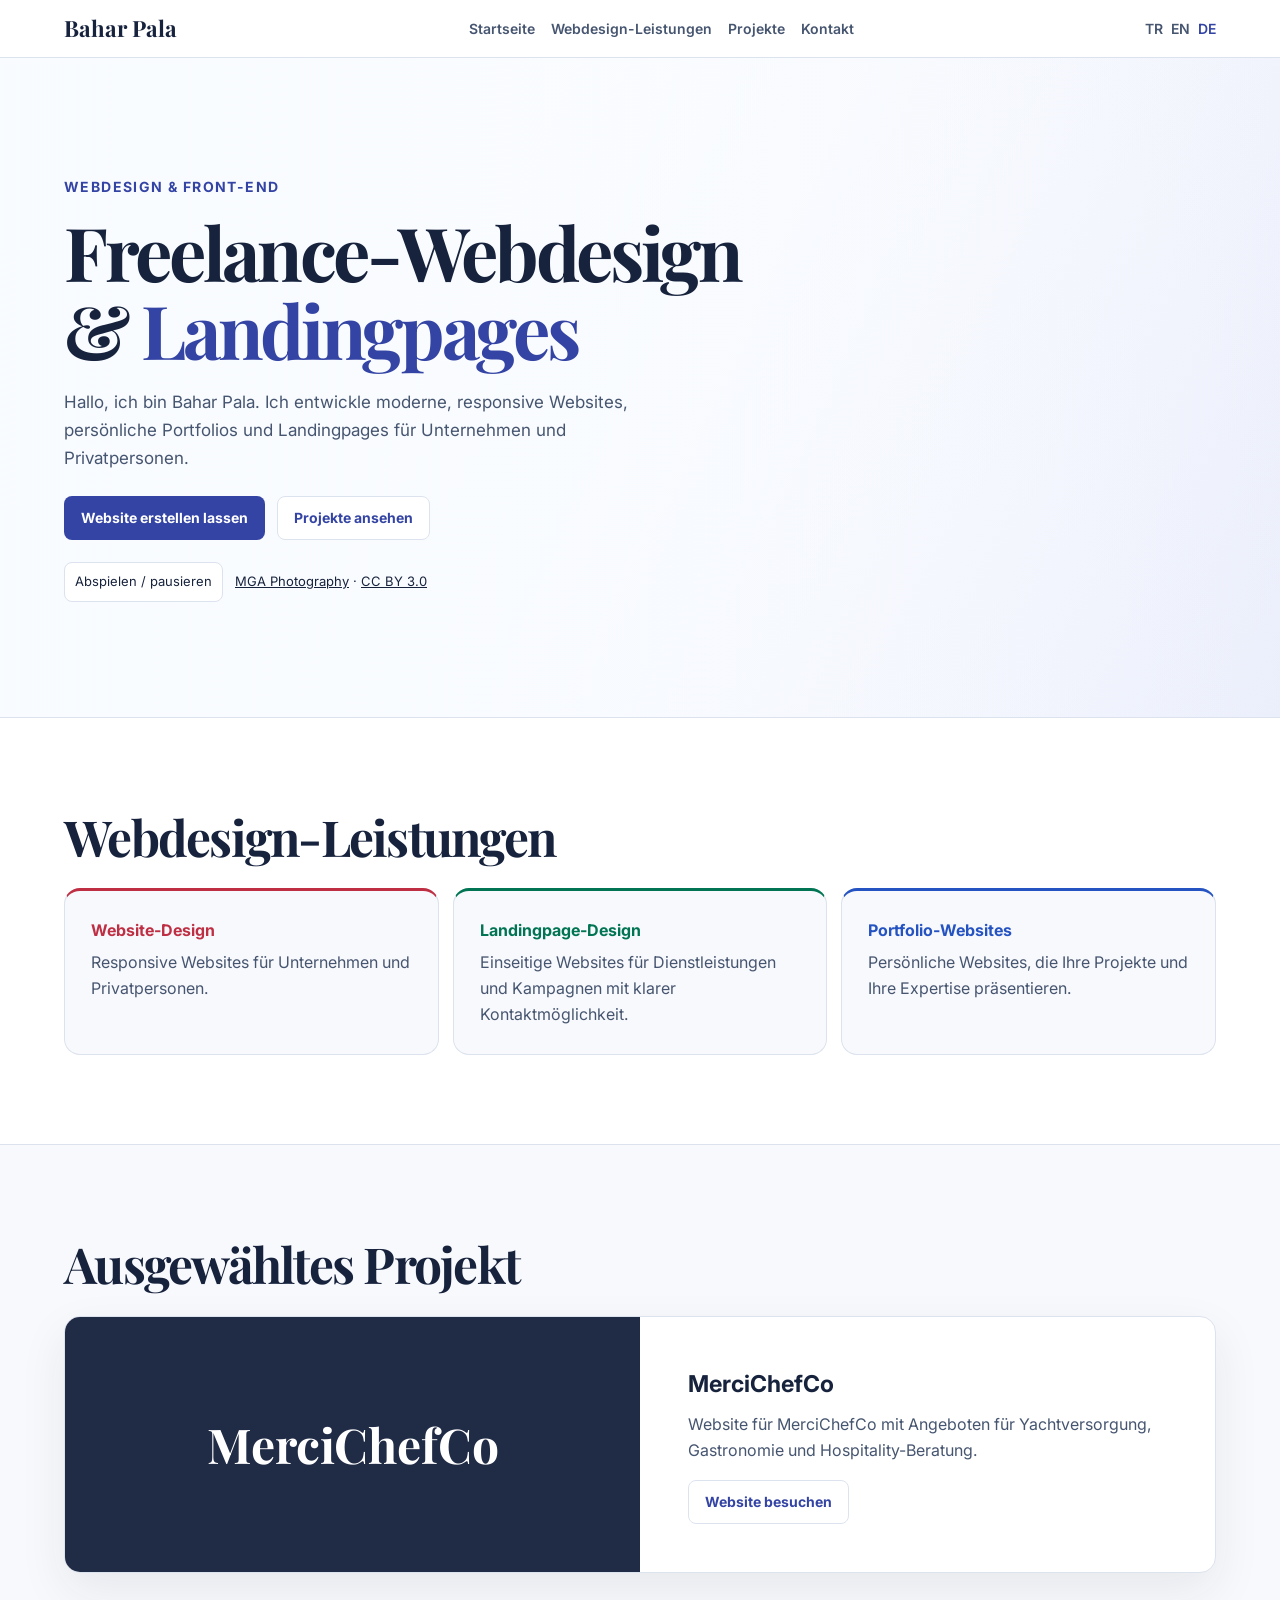
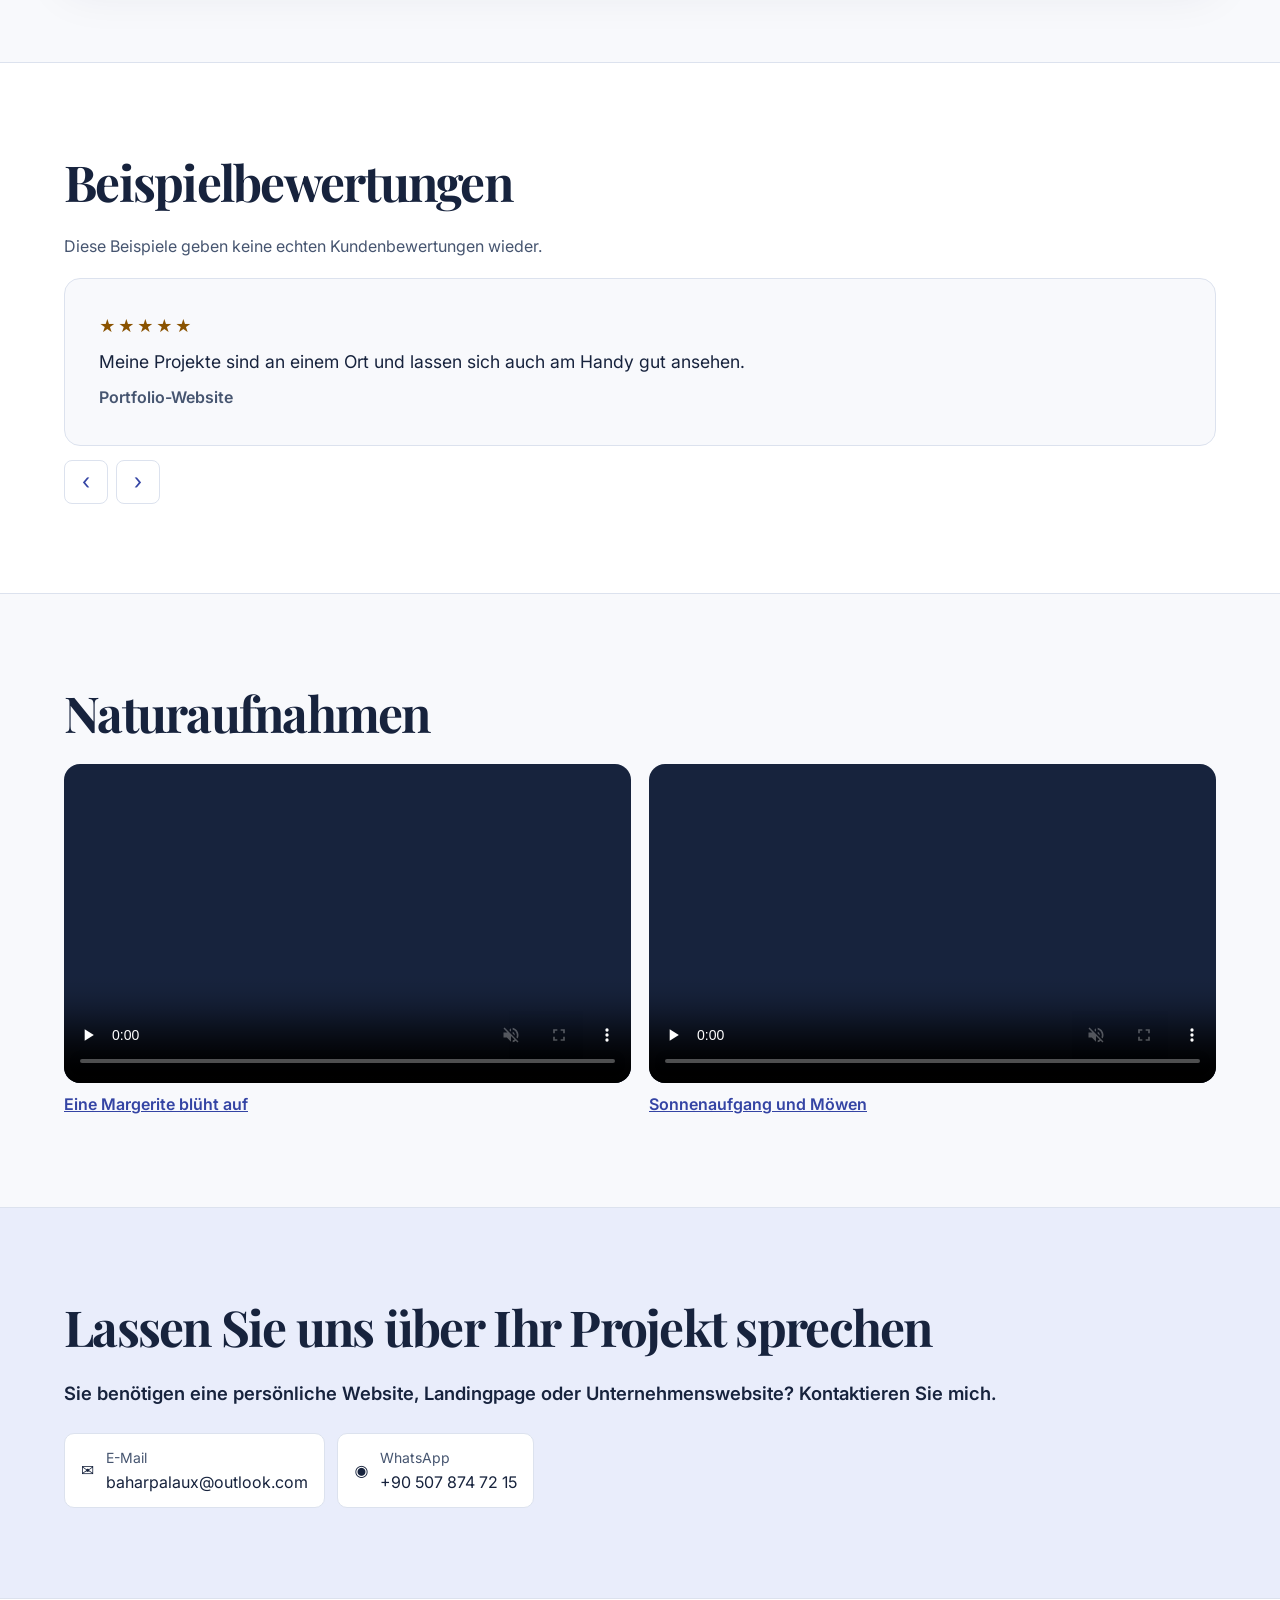
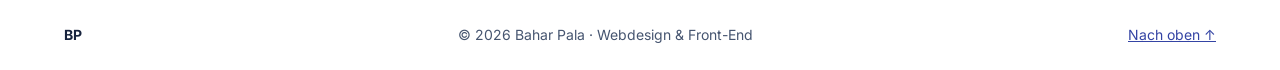
==== de/index.html @ e8b4cc26 "Use real nature footage in de/index.html" ====
<!DOCTYPE html>
<html lang="de">
<head>
  <meta charset="UTF-8">
  <meta name="viewport" content="width=device-width, initial-scale=1.0">

  <title>Freelance-Webdesign &amp; Landingpages | Bahar Pala</title>
  <meta name="description" content="Bahar Pala gestaltet responsive Websites, Online-Portfolios und Landingpages für Unternehmen und Privatpersonen. Kontaktieren Sie mich für Ihr Projekt.">
  <meta name="author" content="Bahar Pala">
  <meta name="robots" content="index, follow">
  <meta name="theme-color" content="rgb(248 249 252)">

  <link rel="canonical" href="https://baharpala.com/de/">
  <link rel="alternate" hreflang="tr" href="https://baharpala.com/">
  <link rel="alternate" hreflang="en" href="https://baharpala.com/en/">
  <link rel="alternate" hreflang="de" href="https://baharpala.com/de/">
  <link rel="alternate" hreflang="x-default" href="https://baharpala.com/">


  <link rel="icon" type="image/svg+xml" href="/favicon.svg">
  <link rel="stylesheet" href="/style.css?v=nature-video">

  <meta property="og:type" content="website">
  <meta property="og:site_name" content="Bahar Pala">
  <meta property="og:locale" content="de_DE">
  <meta property="og:title" content="Freelance-Webdesign &amp; Landingpages | Bahar Pala">
  <meta property="og:description" content="Bahar Pala gestaltet responsive Websites, Online-Portfolios und Landingpages für Unternehmen und Privatpersonen. Kontaktieren Sie mich für Ihr Projekt.">
  <meta property="og:url" content="https://baharpala.com/de/">
  <meta name="twitter:card" content="summary">
  <meta name="twitter:title" content="Freelance-Webdesign &amp; Landingpages | Bahar Pala">
  <meta name="twitter:description" content="Bahar Pala gestaltet responsive Websites, Online-Portfolios und Landingpages für Unternehmen und Privatpersonen. Kontaktieren Sie mich für Ihr Projekt.">
</head>

<body>
  <header class="header">
    <a class="logo" href="/de/" aria-label="Bahar Pala Startseite">Bahar Pala</a>

    <nav aria-label="Hauptnavigation">
      <a href="#home">Startseite</a>
      <a href="#services">Webdesign-Leistungen</a>
      <a href="#projects">Projekte</a>
      <a href="#contact">Kontakt</a>
    </nav>

    <div class="language-switch" aria-label="Sprachauswahl">
      <a href="/" lang="tr">TR</a>
      <a href="/en/" lang="en">EN</a>
      <a href="/de/" lang="de" aria-current="page">DE</a>
    </div>
  </header>

  <main>
    <section id="home" class="hero">
      <video class="sea-video" aria-hidden="true" muted loop playsinline preload="none" poster="https://thumb.wikimedia.org/wikipedia/commons/thumb/c/c7/Overhead_view_of_waves_on_the_shore.webm/960px--Overhead_view_of_waves_on_the_shore.webm.jpg">
        <source src="https://upload.wikimedia.org/wikipedia/commons/transcoded/c/c7/Overhead_view_of_waves_on_the_shore.webm/Overhead_view_of_waves_on_the_shore.webm.480p.vp9.webm" type="video/webm">
        <source src="https://upload.wikimedia.org/wikipedia/commons/transcoded/c/c7/Overhead_view_of_waves_on_the_shore.webm/Overhead_view_of_waves_on_the_shore.webm.360p.mpeg4.mov" type="video/mp4">
      </video>
      <div class="hero-content">
        <span class="eyebrow">WEBDESIGN & FRONT-END</span>
        <h1>Freelance-Webdesign &amp; <span>Landingpages</span></h1>
        <p>
          Hallo, ich bin Bahar Pala. Ich entwickle moderne, responsive
          Websites, persönliche Portfolios und Landingpages für
          Unternehmen und Privatpersonen.
        </p>

        <div class="hero-actions">
          <a class="btn primary"
             href="https://wa.me/905078747215?text=Hallo%20Bahar%2C%20ich%20interessiere%20mich%20f%C3%BCr%20deine%20Webdesign-Dienstleistungen."
             target="_blank" rel="noopener noreferrer">
            Website erstellen lassen
          </a>
          <a class="btn secondary" href="#projects">Projekte ansehen</a>
        </div>
      </div>

      <div class="sea-controls">
        <button type="button" data-sea-toggle aria-label="Meeresvideo abspielen oder pausieren">Abspielen / pausieren</button>
        <span><a href="https://commons.wikimedia.org/wiki/File:Overhead_view_of_waves_on_the_shore.webm">MGA Photography</a> · <a href="https://creativecommons.org/licenses/by/3.0/">CC BY 3.0</a></span>
      </div>
    </section>

    <section id="services" class="section services-section" aria-labelledby="services-title">
      <div class="section-title"><h2 id="services-title">Webdesign-Leistungen</h2></div>
      <div class="skills">
        <div class="skill"><b>Website-Design</b><span>Responsive Websites für Unternehmen und Privatpersonen.</span></div>
        <div class="skill"><b>Landingpage-Design</b><span>Einseitige Websites für Dienstleistungen und Kampagnen mit klarer Kontaktmöglichkeit.</span></div>
        <div class="skill"><b>Portfolio-Websites</b><span>Persönliche Websites, die Ihre Projekte und Ihre Expertise präsentieren.</span></div>
      </div>
    </section>

    <section id="projects" class="section projects">
      <div class="section-title"><h2>Ausgewähltes Projekt</h2></div>
      <div class="project-grid">
        <article class="project">
          <div class="project-image merci" aria-hidden="true">MerciChefCo</div>
          <div class="project-info">
            <h3>MerciChefCo</h3>
            <p>Website für MerciChefCo mit Angeboten für Yachtversorgung, Gastronomie und Hospitality-Beratung.</p>
            <a class="btn secondary" href="https://mercichefco.com/" target="_blank" rel="noopener noreferrer">Website besuchen</a>
          </div>
        </article>
      </div>
    </section>

    <section class="section reviews" aria-labelledby="reviews-title" data-review-carousel>
      <div class="section-title"><h2 id="reviews-title">Beispielbewertungen</h2></div>
      <p class="reviews-note">Diese Beispiele geben keine echten Kundenbewertungen wieder.</p>
      <ul class="review-list">
        <li class="review-card">
          <span class="review-stars" role="img" aria-label="5 von 5 Sternen">★★★★★</span>
          <blockquote>Meine Projekte sind an einem Ort und lassen sich auch am Handy gut ansehen.</blockquote>
          <p>Portfolio-Website</p>
        </li>
        <li class="review-card">
          <span class="review-stars" role="img" aria-label="5 von 5 Sternen">★★★★★</span>
          <blockquote>Die Seite erklärt unser Angebot klar und macht die Kontaktaufnahme einfach.</blockquote>
          <p>Landingpage</p>
        </li>
        <li class="review-card">
          <span class="review-stars" role="img" aria-label="5 von 5 Sternen">★★★★★</span>
          <blockquote>Auf der neuen Website sind unsere Leistungen und Kontaktdaten übersichtlich dargestellt.</blockquote>
          <p>Unternehmenswebsite</p>
        </li>
      </ul>
      <div class="review-controls" hidden>
        <button type="button" data-review-step="-1" aria-label="Vorherige Bewertung">‹</button>
        <button type="button" data-review-step="1" aria-label="Nächste Bewertung">›</button>
      </div>
    </section>

    <section class="section nature" aria-labelledby="nature-title">
      <div class="section-title"><h2 id="nature-title">Naturaufnahmen</h2></div>
      <div class="nature-grid">
        <figure>
          <video controls playsinline muted preload="none" poster="https://cdn.pixabay.com/video/2021/04/18/71455-538476140_tiny.jpg" aria-label="Eine Margerite blüht auf">
            <source src="https://cdn.pixabay.com/video/2021/04/18/71455-538476140_small.mp4" type="video/mp4">
            <source src="https://cdn.pixabay.com/video/2021/04/18/71455-538476140_large.mp4" type="video/mp4">
            <a href="https://pixabay.com/videos/bud-flower-daisy-blossom-bloom-71455/">Eine Margerite blüht auf</a>
          </video>
          <figcaption><a href="https://pixabay.com/videos/bud-flower-daisy-blossom-bloom-71455/">Eine Margerite blüht auf</a></figcaption>
        </figure>
        <figure>
          <video controls playsinline muted preload="none" poster="https://cdn.pixabay.com/video/2025/12/19/322964_tiny.jpg" aria-label="Sonnenaufgang und Möwen">
            <source src="https://cdn.pixabay.com/video/2025/12/19/322964_small.mp4" type="video/mp4">
            <source src="https://cdn.pixabay.com/video/2025/12/19/322964_large.mp4" type="video/mp4">
            <a href="https://pixabay.com/videos/sunrise-seagull-bird-silhouette-322964/">Sonnenaufgang und Möwen</a>
          </video>
          <figcaption><a href="https://pixabay.com/videos/sunrise-seagull-bird-silhouette-322964/">Sonnenaufgang und Möwen</a></figcaption>
        </figure>
      </div>
    </section>

    <section id="contact" class="section contact">
      <div class="section-title">
        <h2>Lassen Sie uns über Ihr Projekt sprechen</h2>
      </div>

      <p class="lead">Sie benötigen eine persönliche Website, Landingpage oder Unternehmenswebsite? Kontaktieren Sie mich.</p>

      <div class="contact-buttons">
        <a href="mailto:baharpalaux@outlook.com" class="contact-card email">
          ✉ <span><small>E-Mail</small>baharpalaux@outlook.com</span>
        </a>
        <a href="https://wa.me/905078747215" target="_blank" rel="noopener noreferrer" class="contact-card whatsapp">
          ◉ <span><small>WhatsApp</small>+90 507 874 72 15</span>
        </a>
      </div>
    </section>
  </main>

  <footer>
    <strong>BP</strong>
    <span>© <span id="current-year">2026</span> Bahar Pala · Webdesign & Front-End</span>
    <a href="#home">Nach oben ↑</a>
  </footer>

  <aside class="promotion" data-promotion hidden aria-label="Hinweis">
    <button class="promotion-close" type="button" data-promotion-close aria-label="Hinweis schließen">&times;</button>
    <span class="promotion-label">Hinweis</span>
    <strong>MerciChefCo</strong>
    <p>Entdecken Sie Koch- und Yachtservices.</p>
    <div class="promotion-links">
      <a href="https://mercichefco.com/" target="_blank" rel="noopener noreferrer">MerciChefCo besuchen</a>
      <a href="#services">Webdesign-Leistungen</a>
    </div>
  </aside>

  <script src="/script.js?v=nature-video" defer></script>
</body>
</html>
---- style.css ----
@import url('https://fonts.googleapis.com/css2?family=Inter:wght@400;500;600;700&family=Playfair+Display:wght@600;700&display=swap');

:root {
  --page: rgb(248 249 252);
  --surface: rgb(255 255 255);
  --ink: rgb(23 35 61);
  --muted: rgb(70 85 112);
  --accent: rgb(52 68 164);
  --red: rgb(190 47 68);
  --green: rgb(0 116 83);
  --blue: rgb(37 83 194);
  --accent-dark: rgb(39 53 130);
  --border: rgb(220 226 238);
  --radius: 16px;
  --shadow: 0 18px 48px rgb(23 35 61 / 8%);
  --gutter: max(5vw, calc((100% - 1160px) / 2));
}

* { box-sizing: border-box; }

html {
  scroll-behavior: smooth;
  scroll-padding-top: 9rem;
}

body {
  margin: 0;
  background: var(--page);
  color: var(--ink);
  font: 400 1rem/1.65 Inter, system-ui, sans-serif;
}

h1, h2, h3, p { margin: 0; }
a { color: var(--accent); }
img { max-width: 100%; height: auto; }
a:focus-visible, button:focus-visible, select:focus-visible {
  outline: 3px solid var(--accent);
  outline-offset: 4px;
}

.header {
  position: sticky;
  top: 0;
  z-index: 10;
  display: flex;
  align-items: center;
  justify-content: space-between;
  gap: 18px 24px;
  padding: 15px var(--gutter);
  border-bottom: 1px solid var(--border);
  background: rgb(255 255 255 / 98%);
}

.logo {
  flex-shrink: 0;
  color: var(--ink);
  font: 700 1.4rem/1.2 'Playfair Display', Georgia, serif;
  text-decoration: none;
}

.header nav, .header-actions, .language-switch {
  display: flex;
  align-items: center;
  gap: 16px;
}

.header nav {
  flex-wrap: wrap;
  justify-content: center;
}

.header nav a, .language-switch a {
  color: var(--muted);
  font-size: .875rem;
  font-weight: 600;
  text-decoration: none;
  white-space: nowrap;
}

.header nav a:hover, .language-switch a:hover { text-decoration: underline; }

.language-switch { gap: 8px; }
.language-switch a[aria-current="page"] { color: var(--accent); }
#language-select {
  border: 1px solid var(--border);
  border-radius: 8px;
  padding: 8px;
  background: var(--surface);
  color: var(--ink);
  font: inherit;
  font-size: .875rem;
  cursor: pointer;
}

.sr-only {
  position: absolute;
  width: 1px;
  height: 1px;
  overflow: hidden;
  clip-path: inset(50%);
  white-space: nowrap;
}

.hero {
  padding: clamp(68px, 9vw, 132px) var(--gutter);
  border-bottom: 1px solid var(--border);
  background: linear-gradient(115deg, rgb(255 255 255) 35%, rgb(233 237 251));
}

.eyebrow {
  color: var(--accent);
  font-size: .875rem;
  font-weight: 700;
  letter-spacing: .1em;
}

.hero h1 {
  margin: 14px 0 20px;
  max-width: 20ch;
  font: 700 clamp(2.5rem, 5.8vw, 5rem)/1.04 'Playfair Display', Georgia, serif;
  letter-spacing: -.045em;
  overflow-wrap: anywhere;
  text-wrap: balance;
}

.hero-content { max-width: 850px; }
.hero h1 span { color: var(--accent); }
.hero p { max-width: 55ch; color: var(--muted); font-size: 1.0625rem; }

.hero-actions, .contact-buttons {
  display: flex;
  flex-wrap: wrap;
  gap: 12px;
  margin-top: 24px;
}

.btn, .cv-btn {
  display: inline-flex;
  align-items: center;
  justify-content: center;
  min-height: 44px;
  padding: 9px 16px;
  border: 1px solid transparent;
  border-radius: 8px;
  font-size: .875rem;
  font-weight: 700;
  text-align: center;
  text-decoration: none;
}

.primary, .cv-btn { background: var(--accent); color: rgb(255 255 255); }
.primary:hover, .cv-btn:hover { background: var(--accent-dark); }
.secondary { border-color: var(--border); background: var(--surface); }
.secondary:hover { border-color: var(--accent); }

.section { padding: clamp(48px, 7vw, 94px) var(--gutter); }
.section + .section { border-top: 1px solid var(--border); }
.section-title { margin-bottom: 24px; }
.section-title > span { display: none; }
.section-title h2 {
  font: 700 clamp(2rem, 4vw, 3.1rem)/1.14 'Playfair Display', Georgia, serif;
  letter-spacing: -.035em;
  text-wrap: balance;
}

.lead { margin-bottom: 12px; font-size: 1.15rem; font-weight: 600; }

.skills {
  display: grid;
  grid-template-columns: repeat(3, minmax(0, 1fr));
  gap: 14px;
}
.skill {
  min-width: 0;
  padding: clamp(16px, 3vw, 26px);
  border: 1px solid var(--border);
  border-radius: var(--radius);
  background: var(--surface);
}

.skill b { display: block; margin-bottom: 5px; color: var(--ink); }
.skill span { display: block; color: var(--muted); }
.services-section { background: var(--surface); }
.services-section .skill {
  border-block-start: 3px solid var(--service-accent);
  background: var(--page);
}

.services-section .skill:nth-child(1) { --service-accent: var(--red); }
.services-section .skill:nth-child(2) { --service-accent: var(--green); }
.services-section .skill:nth-child(3) { --service-accent: var(--blue); }
.services-section .skill b { color: var(--service-accent); }

.project {
  display: grid;
  grid-template-columns: minmax(0, 1fr) minmax(0, 1fr);
  overflow: hidden;
  border: 1px solid var(--border);
  border-radius: var(--radius);
  background: var(--surface);
  box-shadow: var(--shadow);
}

.project-image {
  display: grid;
  min-height: 240px;
  place-items: center;
  padding: 24px;
  background: rgb(32 43 70);
  color: rgb(255 255 255);
  font: 700 clamp(1.8rem, 4vw, 3rem)/1.1 'Playfair Display', Georgia, serif;
  text-align: center;
  overflow-wrap: anywhere;
}

.project-info { align-self: center; padding: clamp(22px, 4vw, 48px); }
.project-info h3 { color: var(--ink); font-size: 1.45rem; }
.project-info p { margin: 8px 0 16px; color: var(--muted); }

.contact { background: rgb(233 237 251); }
.contact-card {
  display: flex;
  align-items: center;
  gap: 12px;
  max-width: 100%;
  padding: 12px 16px;
  border: 1px solid var(--border);
  border-radius: 10px;
  background: var(--surface);
  color: var(--ink);
  text-decoration: none;
}

.contact-card:hover { border-color: var(--accent); }
.contact-card > span { display: grid; overflow-wrap: anywhere; }
.contact-card small { color: var(--muted); font-size: .875rem; }

footer {
  display: flex;
  flex-wrap: wrap;
  align-items: center;
  justify-content: space-between;
  gap: 12px;
  padding: 24px var(--gutter);
  border-top: 1px solid var(--border);
  background: var(--surface);
  color: var(--muted);
  font-size: .875rem;
}
footer strong { color: var(--ink); }

@media (max-width: 900px) {
  .header { flex-wrap: wrap; }
  .header nav {
    order: 1;
    flex: 1 0 100%;
    justify-content: flex-start;
    gap: 8px 16px;
  }
}

@media (max-width: 680px) {
  .header { gap: 9px 12px; }
  .header nav { gap: 4px 12px; }
  .header nav a { padding-block: 4px; }
  .project, .skills { grid-template-columns: minmax(0, 1fr); }
  .hero { padding-block: 48px; }
  .project-image { min-height: 150px; }
  .contact-buttons { flex-direction: column; align-items: flex-start; }
}

@media (max-width: 380px) {
  .header-actions .cv-btn { display: none; }
}

@media (prefers-reduced-motion: reduce) {
  html { scroll-behavior: auto; }
}

/* Tanıtım kartı ve giriş animasyonu */
.promotion {
  position: fixed;
  z-index: 20;
  inset-inline-end: max(12px, env(safe-area-inset-right));
  inset-block-end: max(12px, env(safe-area-inset-bottom));
  width: min(320px, calc(100% - 24px));
  padding: 16px 48px 16px 16px;
  border: 1px solid var(--border);
  border-radius: var(--radius);
  background: var(--surface);
  box-shadow: var(--shadow);
  font-size: .875rem;
}

.promotion p { color: var(--muted); }
.promotion strong { display: block; font-size: 1rem; }
.promotion-label { color: var(--accent); font-weight: 700; }

.promotion-links {
  display: grid;
  justify-items: start;
  gap: 3px;
  margin-top: 8px;
}

.promotion-close {
  position: absolute;
  inset-block-start: 5px;
  inset-inline-end: 5px;
  inline-size: 40px;
  block-size: 40px;
  border: 0;
  border-radius: 8px;
  background: transparent;
  color: var(--ink);
  font-size: 1.5rem;
  cursor: pointer;
}

.promotion-close:hover { background: var(--page); }

@media (prefers-reduced-motion: no-preference) {
  .hero-content { animation: rise-in .65s ease-out both; }
  .promotion:not([hidden]) { animation: rise-in .35s ease-out both; }

  @keyframes rise-in {
    from { opacity: 0; transform: translateY(14px); }
    to { opacity: 1; transform: translateY(0); }
  }
}

.reviews { background: var(--surface); }
.reviews-note { color: var(--muted); margin-bottom: 18px; }
.review-list { display: grid; gap: 12px; margin: 0; padding: 0; list-style: none; }
.review-card {
  padding: clamp(18px, 4vw, 34px);
  border: 1px solid var(--border);
  border-radius: var(--radius);
  background: var(--page);
}
.review-stars { color: rgb(138 83 0); letter-spacing: .12em; }
.review-card blockquote { margin: 8px 0; font-size: 1.1rem; }
.review-card p { color: var(--muted); font-weight: 600; }
.review-controls:not([hidden]) { display: flex; gap: 8px; margin-top: 14px; }
.review-controls button {
  min-width: 44px;
  min-height: 44px;
  border: 1px solid var(--border);
  border-radius: 8px;
  background: var(--surface);
  color: var(--accent);
  font: inherit;
  font-size: 1.4rem;
  cursor: pointer;
}

/* Real coastal footage with a contrast layer behind the hero copy. */
.hero {
  position: relative;
  isolation: isolate;
  overflow: hidden;
}

.sea-video {
  position: absolute;
  inset: 0;
  z-index: -2;
  width: 100%;
  height: 100%;
  object-fit: cover;
  object-position: center 56%;
}

.hero::after {
  content: "";
  position: absolute;
  inset: 0;
  z-index: -1;
  background: linear-gradient(90deg, rgb(248 251 255 / 94%) 0%,
    rgb(248 251 255 / 79%) 45%, rgb(248 251 255 / 12%) 100%);
  pointer-events: none;
}

.sea-controls {
  display: flex;
  align-items: center;
  flex-wrap: wrap;
  gap: 8px 12px;
  margin-top: 22px;
  font-size: .8125rem;
}

.sea-controls a { color: var(--ink); }
.sea-controls button {
  min-height: 40px;
  border: 1px solid var(--border);
  border-radius: 8px;
  padding: 6px 10px;
  background: var(--surface);
  color: var(--ink);
  font: inherit;
  cursor: pointer;
}

.nature-grid {
  display: grid;
  grid-template-columns: repeat(2, minmax(0, 1fr));
  gap: 18px;
}

.nature-grid figure { min-width: 0; margin: 0; }
.nature-grid video {
  display: block;
  width: 100%;
  aspect-ratio: 16 / 9;
  border-radius: var(--radius);
  background: var(--ink);
  object-fit: contain;
}

.nature-grid figcaption { margin-top: 8px; font-weight: 600; }

@media (max-width: 680px) {
  .hero::after { background: rgb(248 251 255 / 79%); }
  .nature-grid { grid-template-columns: 1fr; }
}
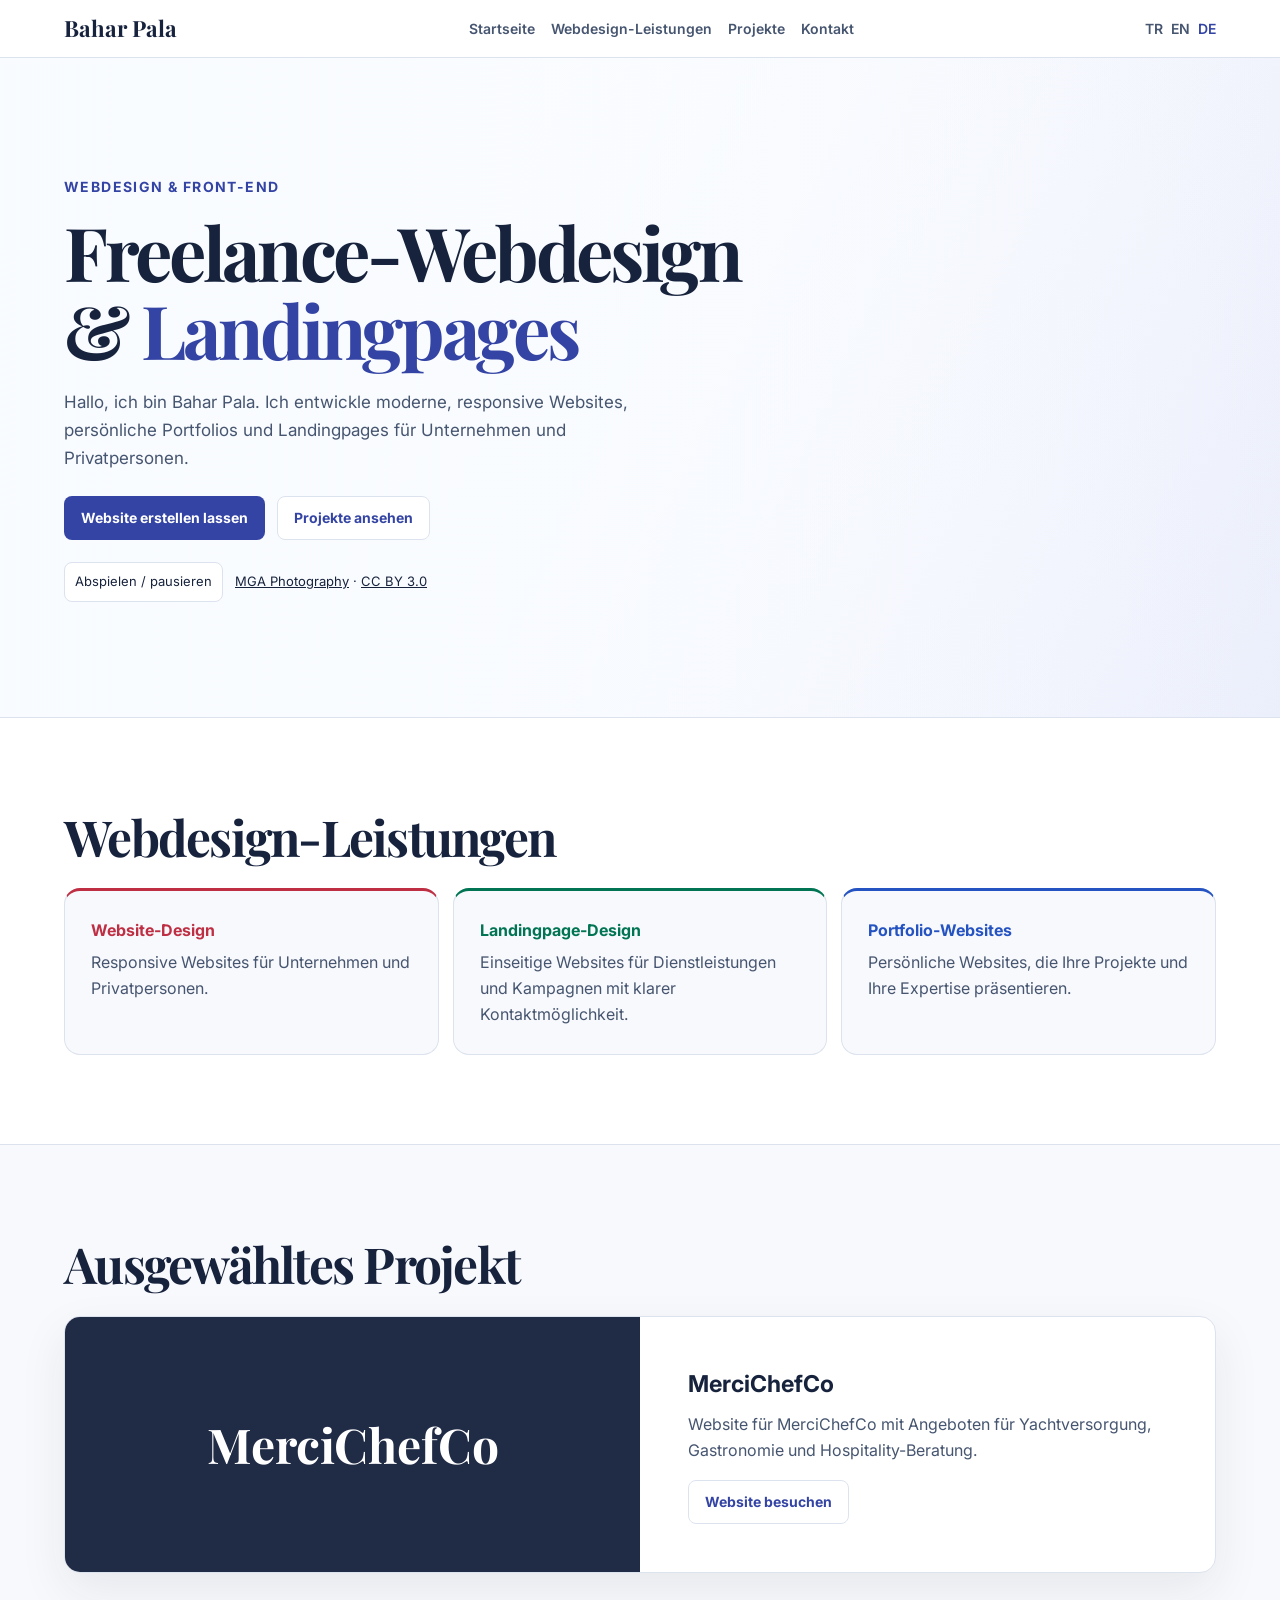
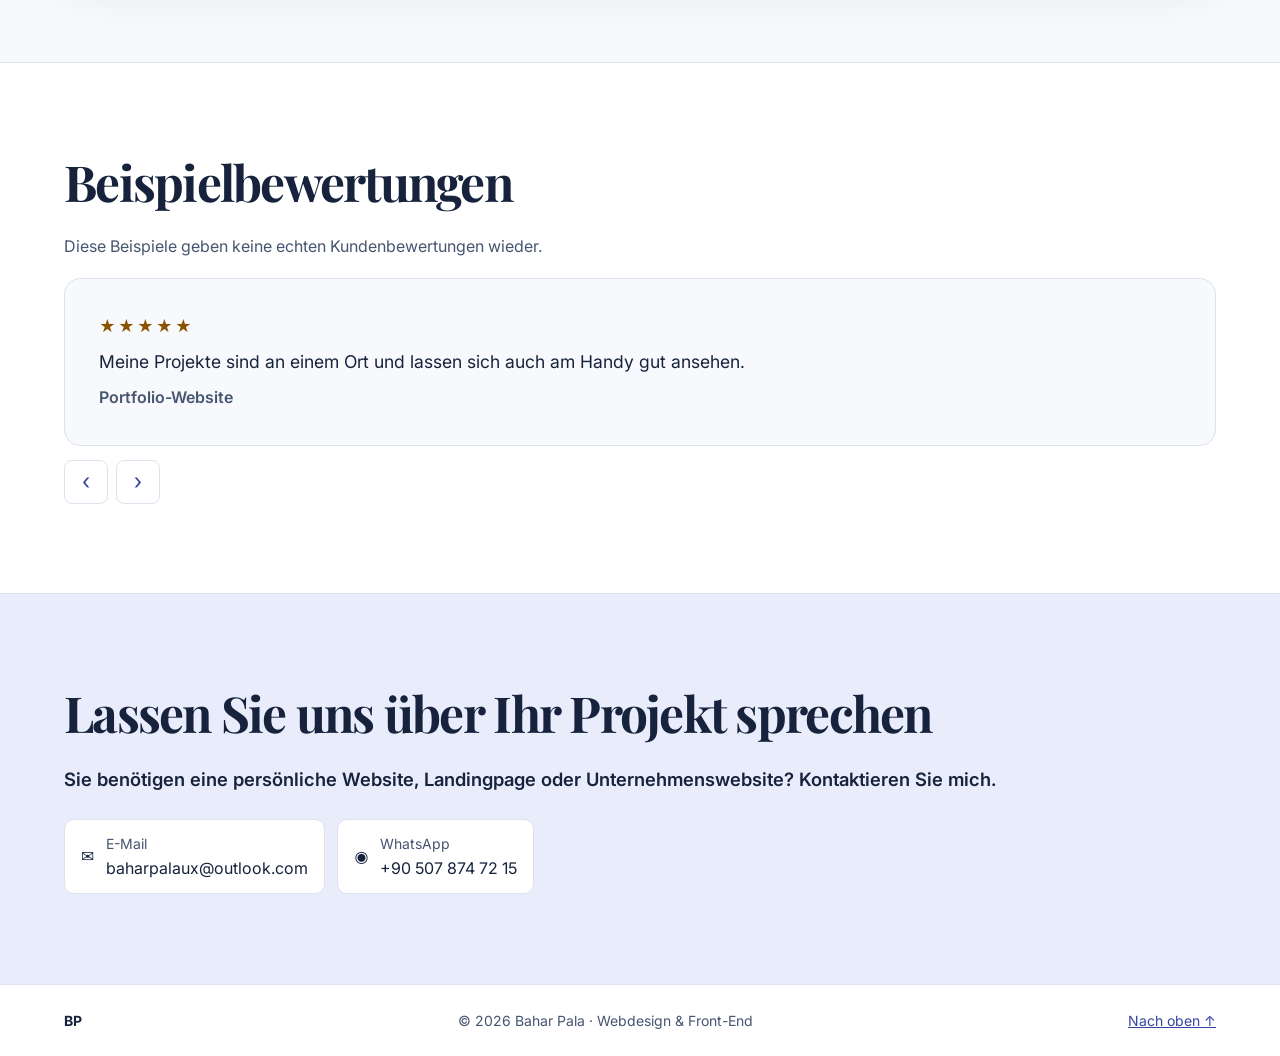
==== commit f4649a23: "Remove nature footage gallery" ====
--- a/de/index.html
+++ b/de/index.html
@@ -129,28 +129,6 @@
       </div>
     </section>
 
-    <section class="section nature" aria-labelledby="nature-title">
-      <div class="section-title"><h2 id="nature-title">Naturaufnahmen</h2></div>
-      <div class="nature-grid">
-        <figure>
-          <video controls playsinline muted preload="none" poster="https://cdn.pixabay.com/video/2021/04/18/71455-538476140_tiny.jpg" aria-label="Eine Margerite blüht auf">
-            <source src="https://cdn.pixabay.com/video/2021/04/18/71455-538476140_small.mp4" type="video/mp4">
-            <source src="https://cdn.pixabay.com/video/2021/04/18/71455-538476140_large.mp4" type="video/mp4">
-            <a href="https://pixabay.com/videos/bud-flower-daisy-blossom-bloom-71455/">Eine Margerite blüht auf</a>
-          </video>
-          <figcaption><a href="https://pixabay.com/videos/bud-flower-daisy-blossom-bloom-71455/">Eine Margerite blüht auf</a></figcaption>
-        </figure>
-        <figure>
-          <video controls playsinline muted preload="none" poster="https://cdn.pixabay.com/video/2025/12/19/322964_tiny.jpg" aria-label="Sonnenaufgang und Möwen">
-            <source src="https://cdn.pixabay.com/video/2025/12/19/322964_small.mp4" type="video/mp4">
-            <source src="https://cdn.pixabay.com/video/2025/12/19/322964_large.mp4" type="video/mp4">
-            <a href="https://pixabay.com/videos/sunrise-seagull-bird-silhouette-322964/">Sonnenaufgang und Möwen</a>
-          </video>
-          <figcaption><a href="https://pixabay.com/videos/sunrise-seagull-bird-silhouette-322964/">Sonnenaufgang und Möwen</a></figcaption>
-        </figure>
-      </div>
-    </section>
-
     <section id="contact" class="section contact">
       <div class="section-title">
         <h2>Lassen Sie uns über Ihr Projekt sprechen</h2>
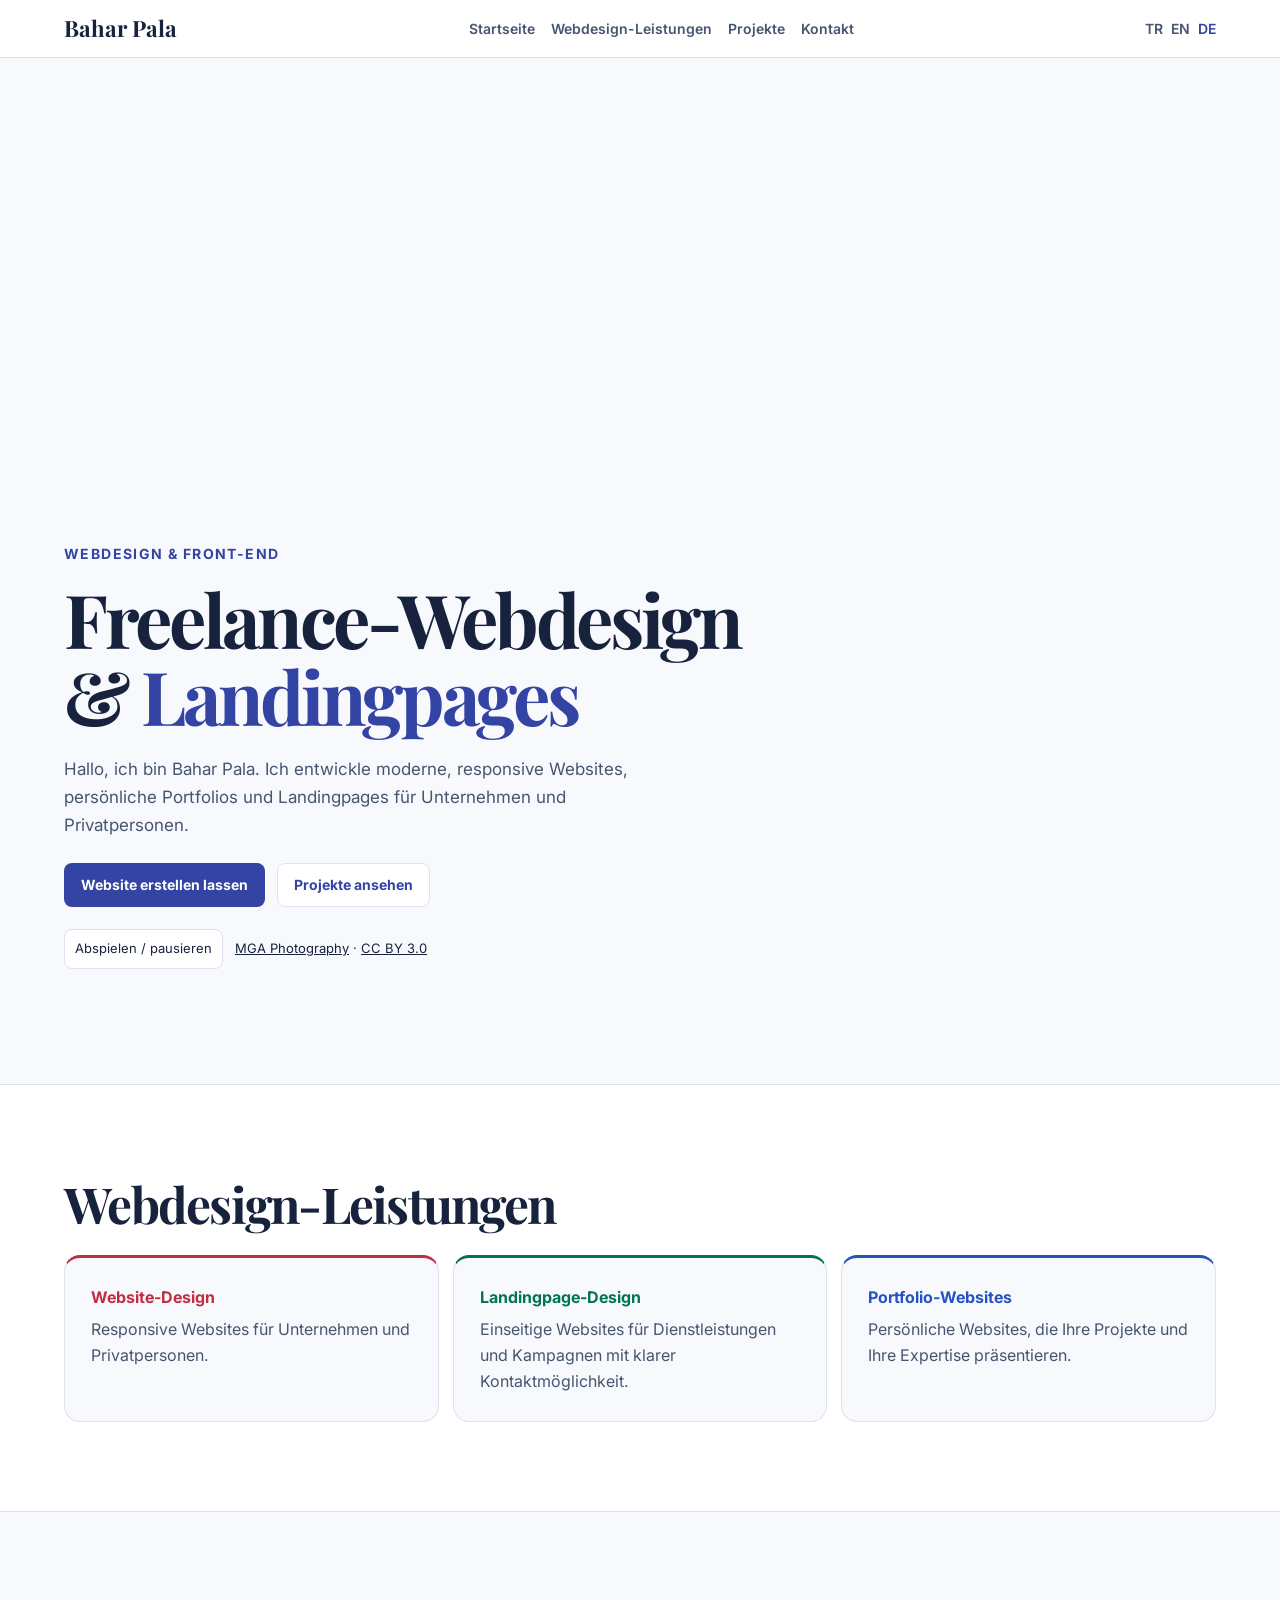
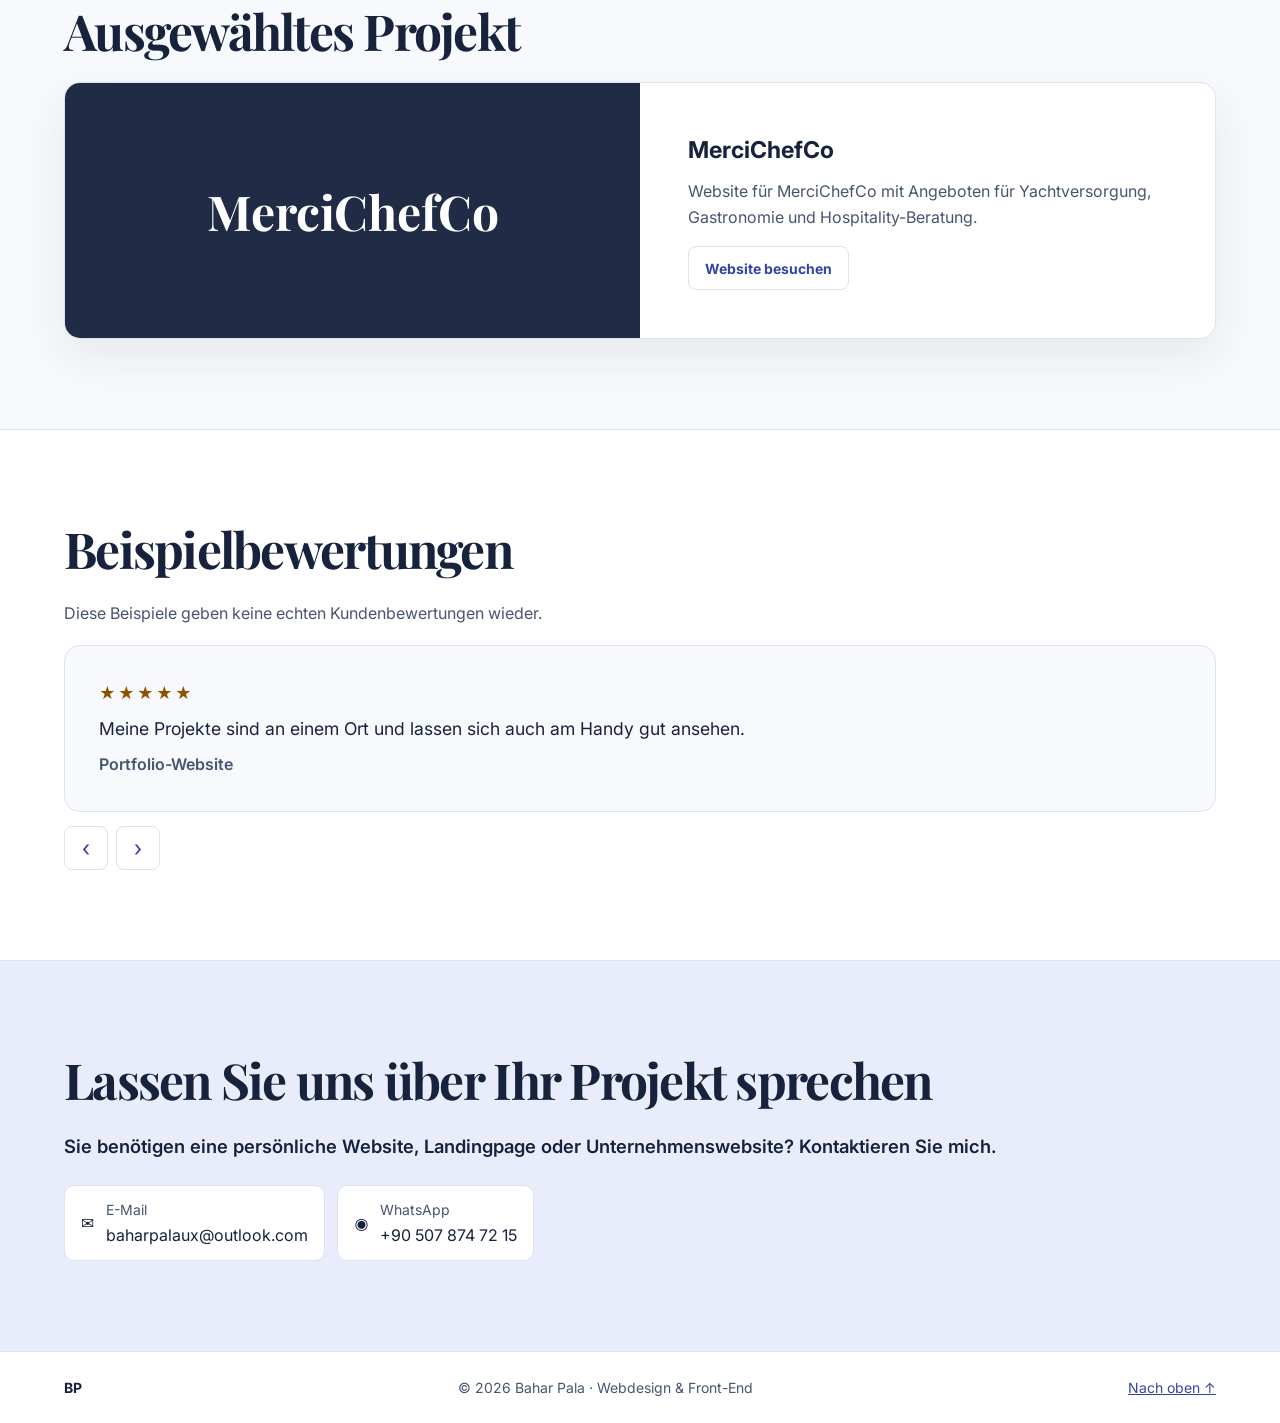
==== commit 59ae3f98: "Show opening ocean footage without overlaid text" ====
--- a/de/index.html
+++ b/de/index.html
@@ -18,7 +18,7 @@
 
 
   <link rel="icon" type="image/svg+xml" href="/favicon.svg">
-  <link rel="stylesheet" href="/style.css?v=nature-video">
+  <link rel="stylesheet" href="/style.css?v=clear-ocean">
 
   <meta property="og:type" content="website">
   <meta property="og:site_name" content="Bahar Pala">
--- a/style.css
+++ b/style.css
@@ -356,30 +356,21 @@
 
 /* Real coastal footage with a contrast layer behind the hero copy. */
 .hero {
-  position: relative;
-  isolation: isolate;
-  overflow: hidden;
+  padding-top: 0;
+  background: var(--page);
 }
 
 .sea-video {
-  position: absolute;
-  inset: 0;
-  z-index: -2;
-  width: 100%;
-  height: 100%;
+  display: block;
+  width: 100vw;
+  margin-inline-start: calc(50% - 50vw);
+  height: clamp(190px, 36vw, 450px);
+  margin-bottom: 32px;
   object-fit: cover;
   object-position: center 56%;
 }
 
-.hero::after {
-  content: "";
-  position: absolute;
-  inset: 0;
-  z-index: -1;
-  background: linear-gradient(90deg, rgb(248 251 255 / 94%) 0%,
-    rgb(248 251 255 / 79%) 45%, rgb(248 251 255 / 12%) 100%);
-  pointer-events: none;
-}
+
 
 .sea-controls {
   display: flex;
@@ -421,6 +412,5 @@
 .nature-grid figcaption { margin-top: 8px; font-weight: 600; }
 
 @media (max-width: 680px) {
-  .hero::after { background: rgb(248 251 255 / 79%); }
   .nature-grid { grid-template-columns: 1fr; }
 }
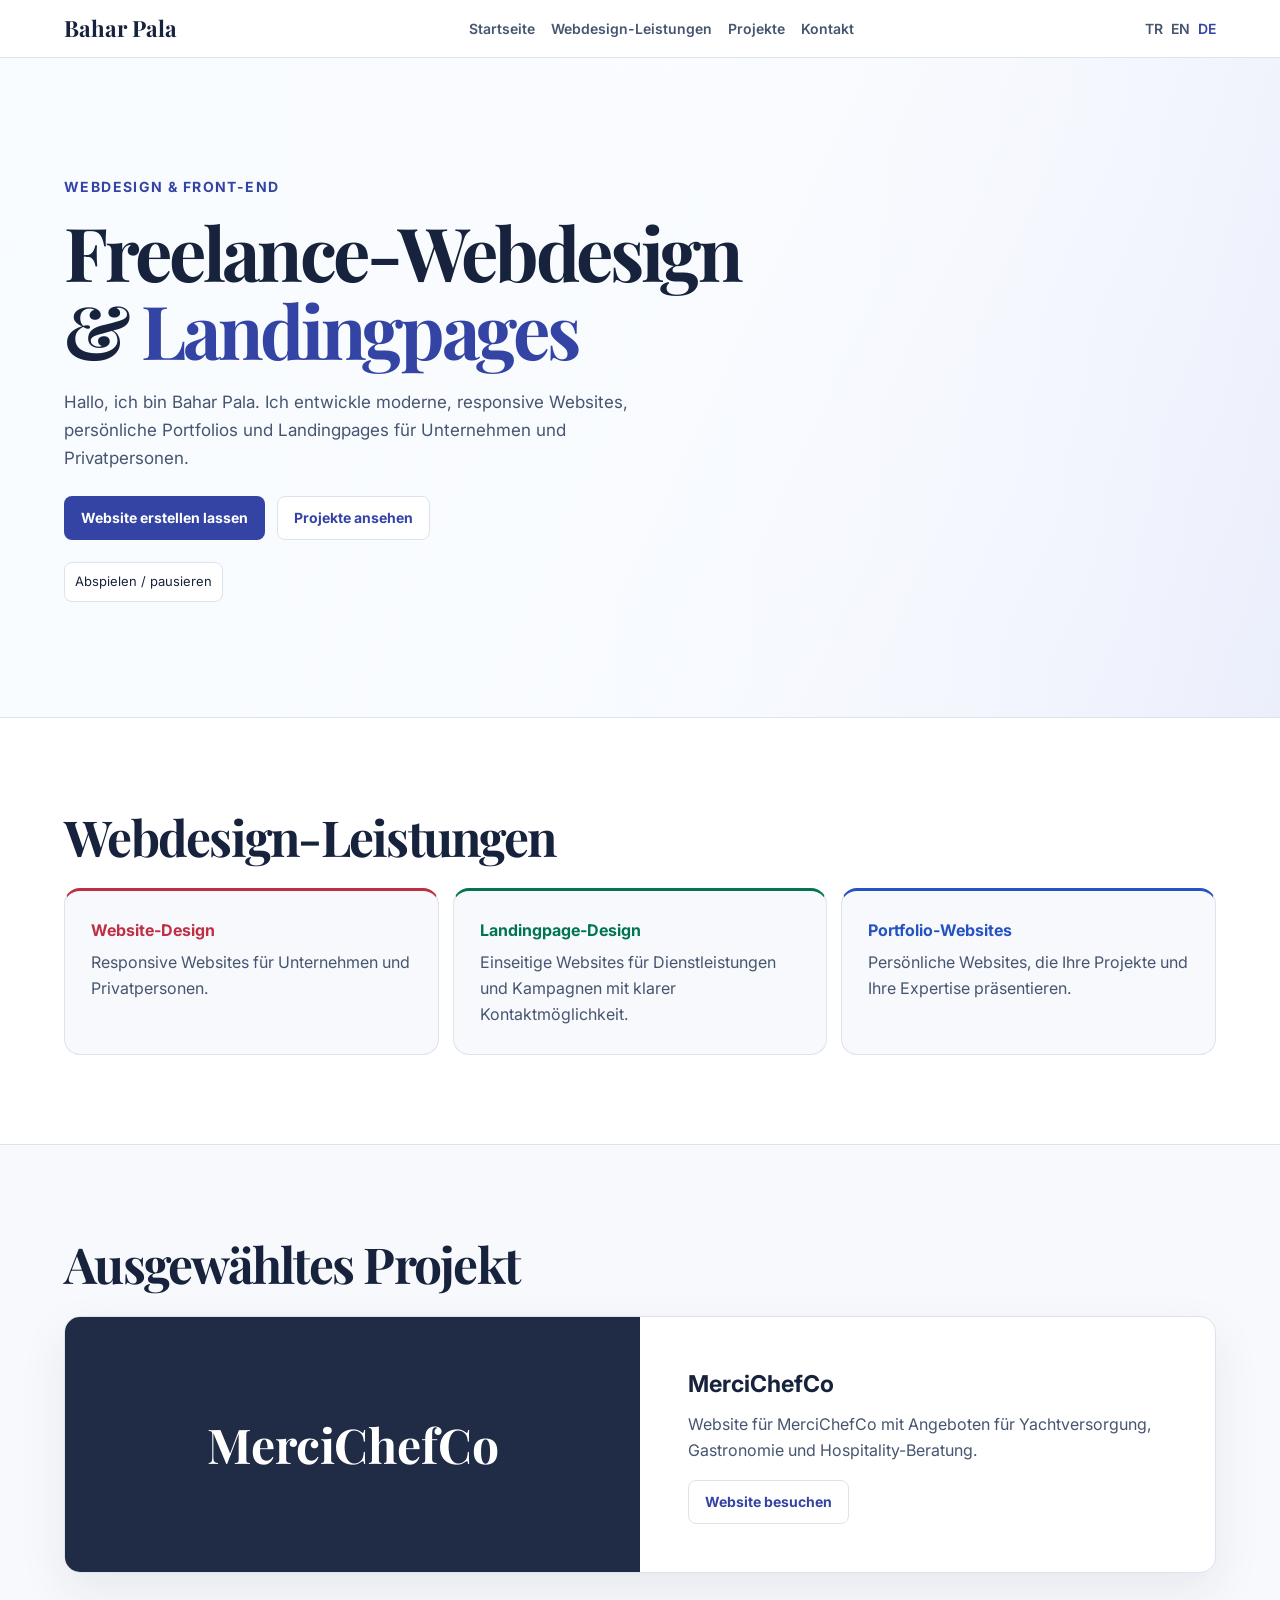
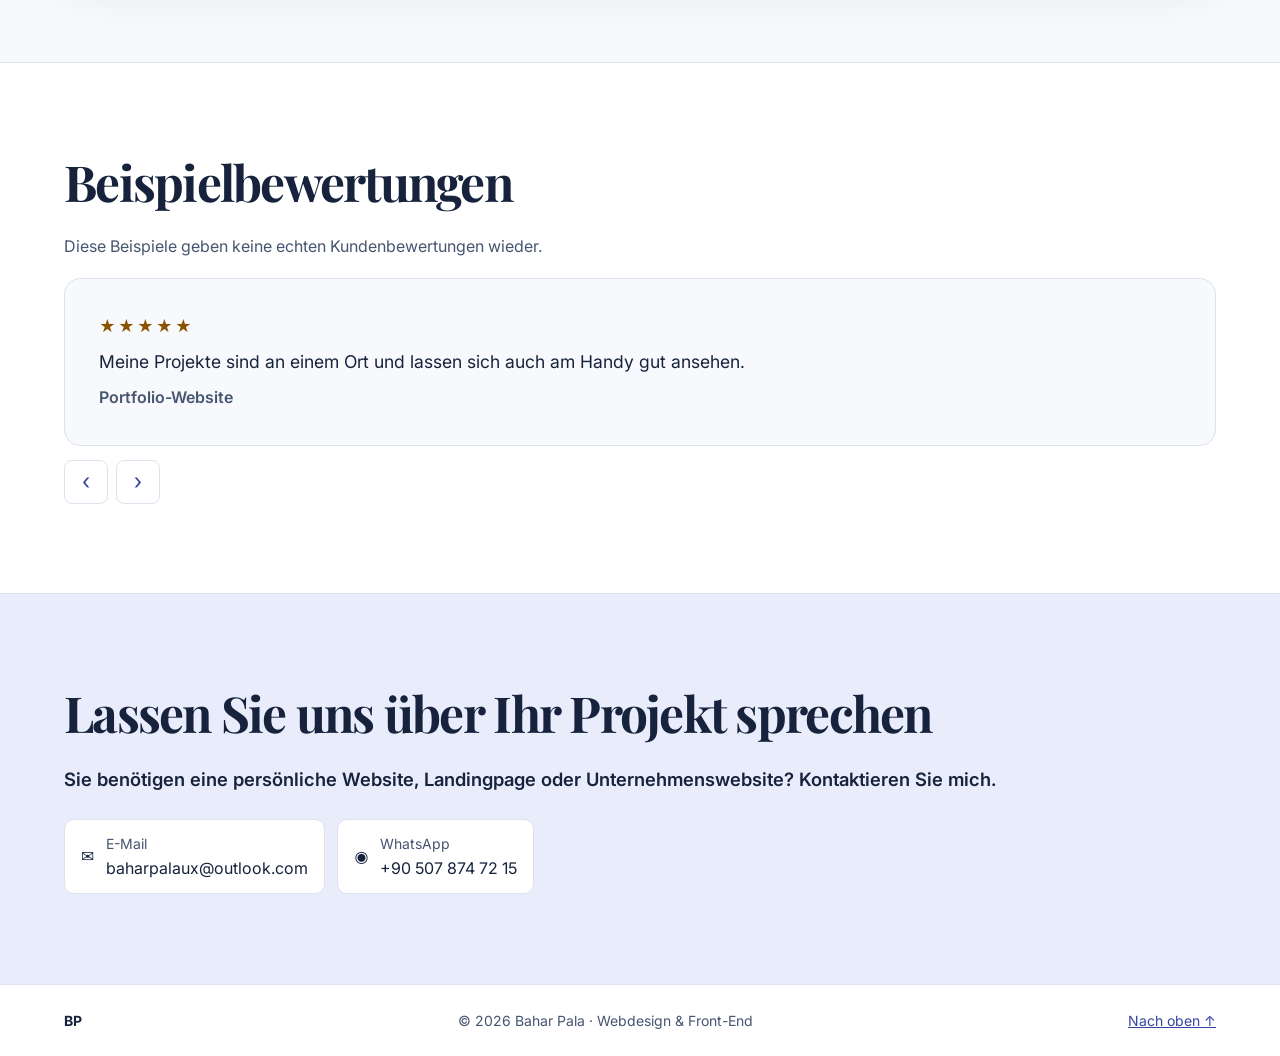
==== commit 75b1b454: "Restore opening layout with replacement coastal footage" ====
--- a/de/index.html
+++ b/de/index.html
@@ -18,7 +18,7 @@
 
 
   <link rel="icon" type="image/svg+xml" href="/favicon.svg">
-  <link rel="stylesheet" href="/style.css?v=clear-ocean">
+  <link rel="stylesheet" href="/style.css?v=coast-film">
 
   <meta property="og:type" content="website">
   <meta property="og:site_name" content="Bahar Pala">
@@ -51,9 +51,8 @@
 
   <main>
     <section id="home" class="hero">
-      <video class="sea-video" aria-hidden="true" muted loop playsinline preload="none" poster="https://thumb.wikimedia.org/wikipedia/commons/thumb/c/c7/Overhead_view_of_waves_on_the_shore.webm/960px--Overhead_view_of_waves_on_the_shore.webm.jpg">
-        <source src="https://upload.wikimedia.org/wikipedia/commons/transcoded/c/c7/Overhead_view_of_waves_on_the_shore.webm/Overhead_view_of_waves_on_the_shore.webm.480p.vp9.webm" type="video/webm">
-        <source src="https://upload.wikimedia.org/wikipedia/commons/transcoded/c/c7/Overhead_view_of_waves_on_the_shore.webm/Overhead_view_of_waves_on_the_shore.webm.360p.mpeg4.mov" type="video/mp4">
+      <video class="sea-video" aria-hidden="true" muted loop playsinline preload="none" poster="https://cdn.pixabay.com/video/2022/05/24/118000-713331333_tiny.jpg">
+        <source src="https://cdn.pixabay.com/video/2022/05/24/118000-713331333_large.mp4" type="video/mp4">
       </video>
       <div class="hero-content">
         <span class="eyebrow">WEBDESIGN & FRONT-END</span>
@@ -76,7 +75,6 @@
 
       <div class="sea-controls">
         <button type="button" data-sea-toggle aria-label="Meeresvideo abspielen oder pausieren">Abspielen / pausieren</button>
-        <span><a href="https://commons.wikimedia.org/wiki/File:Overhead_view_of_waves_on_the_shore.webm">MGA Photography</a> · <a href="https://creativecommons.org/licenses/by/3.0/">CC BY 3.0</a></span>
       </div>
     </section>
 
--- a/style.css
+++ b/style.css
@@ -356,21 +356,30 @@
 
 /* Real coastal footage with a contrast layer behind the hero copy. */
 .hero {
-  padding-top: 0;
-  background: var(--page);
+  position: relative;
+  isolation: isolate;
+  overflow: hidden;
 }
 
 .sea-video {
-  display: block;
-  width: 100vw;
-  margin-inline-start: calc(50% - 50vw);
-  height: clamp(190px, 36vw, 450px);
-  margin-bottom: 32px;
+  position: absolute;
+  inset: 0;
+  z-index: -2;
+  width: 100%;
+  height: 100%;
   object-fit: cover;
   object-position: center 56%;
 }
 
-
+.hero::after {
+  content: "";
+  position: absolute;
+  inset: 0;
+  z-index: -1;
+  background: linear-gradient(90deg, rgb(248 251 255 / 94%) 0%,
+    rgb(248 251 255 / 79%) 45%, rgb(248 251 255 / 12%) 100%);
+  pointer-events: none;
+}
 
 .sea-controls {
   display: flex;
@@ -412,5 +421,6 @@
 .nature-grid figcaption { margin-top: 8px; font-weight: 600; }
 
 @media (max-width: 680px) {
+  .hero::after { background: rgb(248 251 255 / 79%); }
   .nature-grid { grid-template-columns: 1fr; }
 }
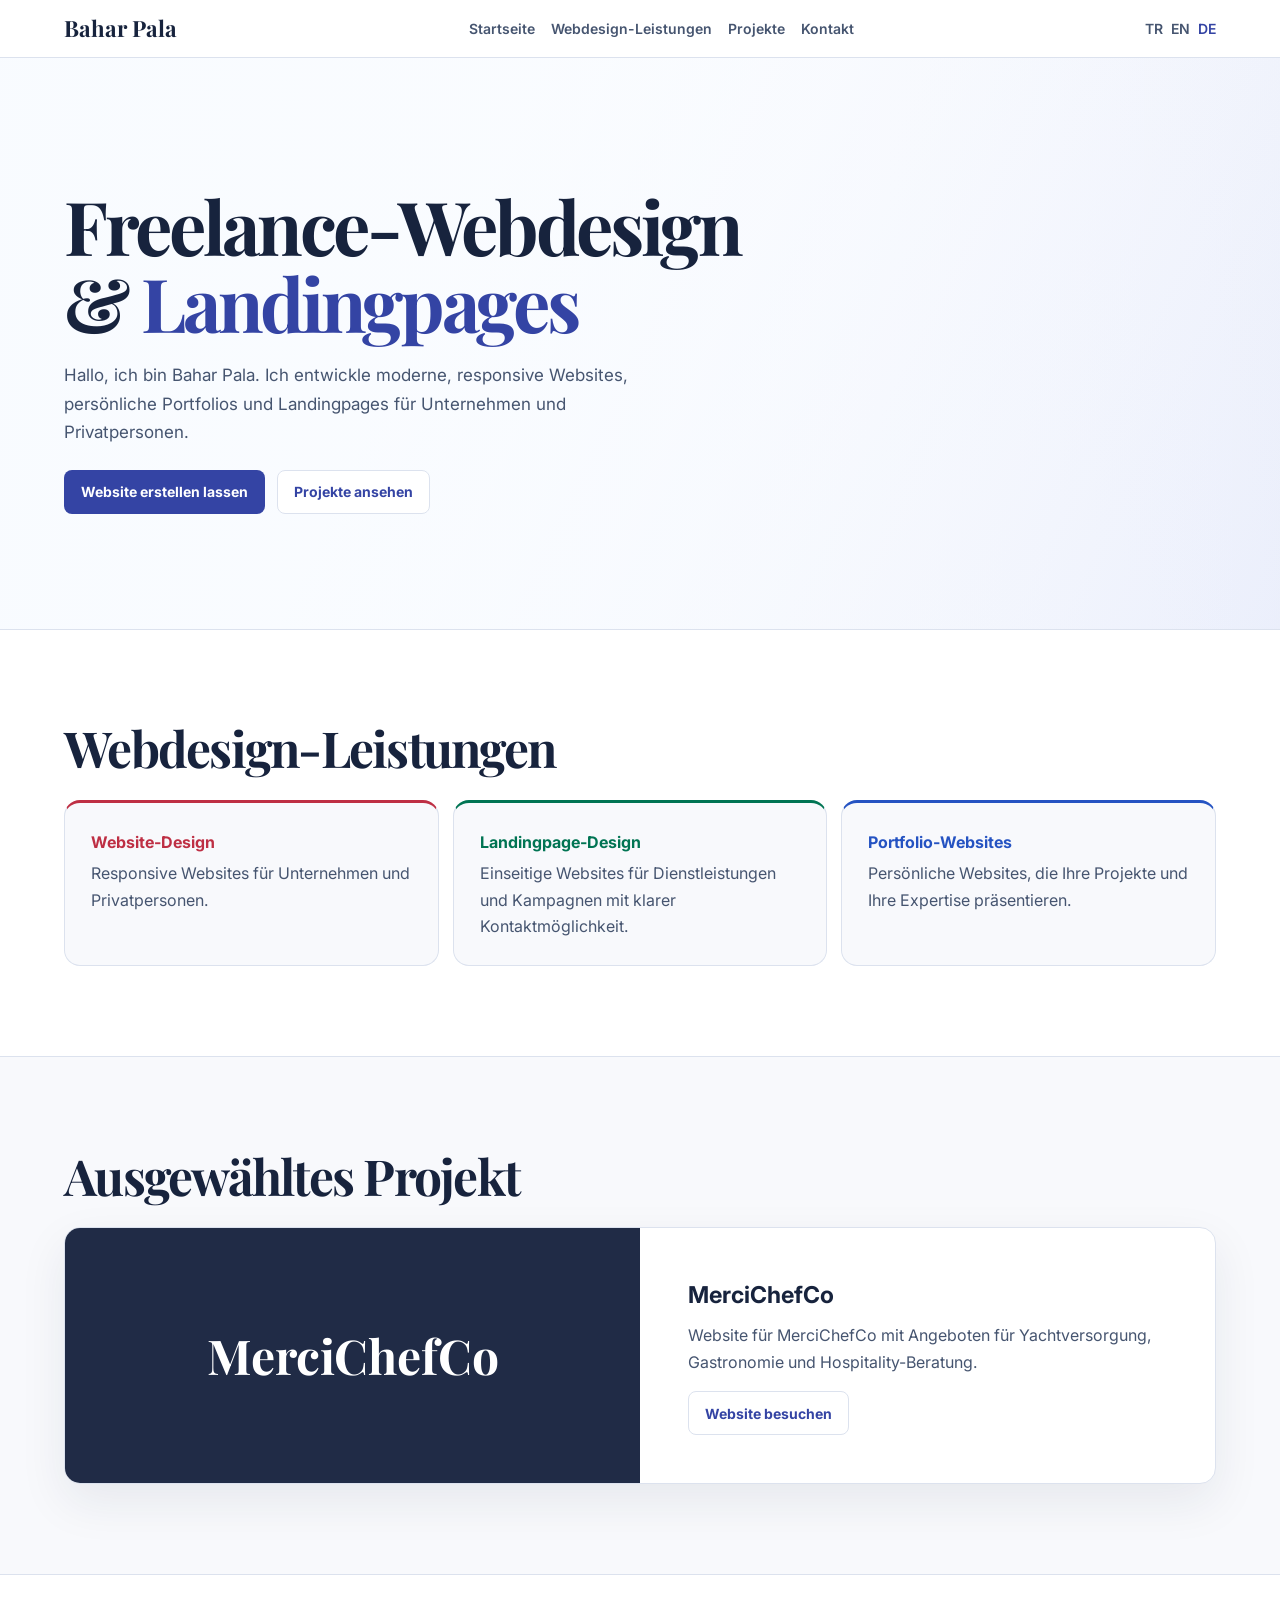
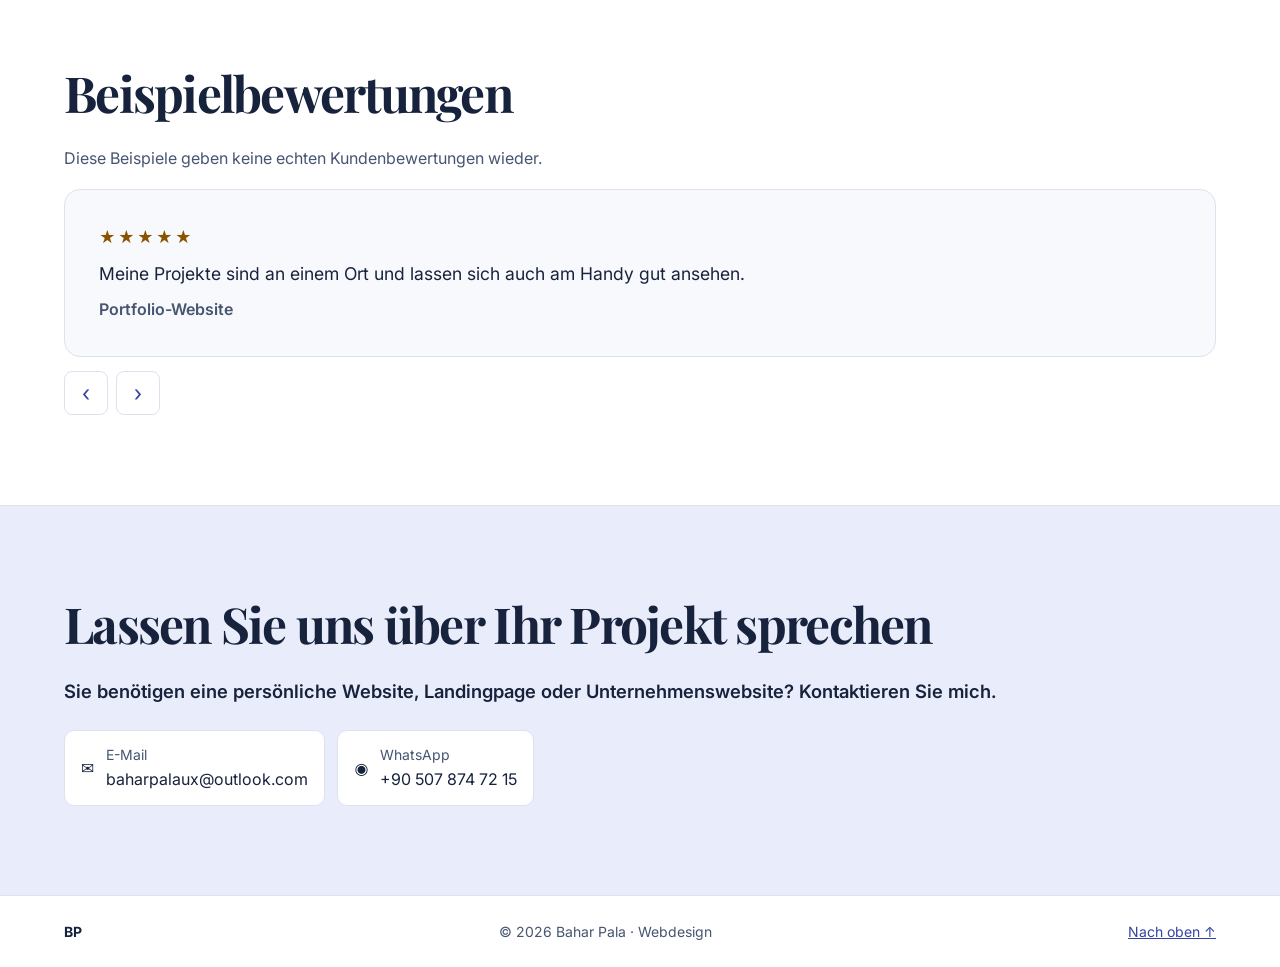
==== commit 7f9bd341: "Simplify opening and keep automatic wave playback" ====
--- a/de/index.html
+++ b/de/index.html
@@ -55,7 +55,6 @@
         <source src="https://cdn.pixabay.com/video/2022/05/24/118000-713331333_large.mp4" type="video/mp4">
       </video>
       <div class="hero-content">
-        <span class="eyebrow">WEBDESIGN & FRONT-END</span>
         <h1>Freelance-Webdesign &amp; <span>Landingpages</span></h1>
         <p>
           Hallo, ich bin Bahar Pala. Ich entwickle moderne, responsive
@@ -73,9 +72,6 @@
         </div>
       </div>
 
-      <div class="sea-controls">
-        <button type="button" data-sea-toggle aria-label="Meeresvideo abspielen oder pausieren">Abspielen / pausieren</button>
-      </div>
     </section>
 
     <section id="services" class="section services-section" aria-labelledby="services-title">
@@ -147,7 +143,7 @@
 
   <footer>
     <strong>BP</strong>
-    <span>© <span id="current-year">2026</span> Bahar Pala · Webdesign & Front-End</span>
+    <span>© <span id="current-year">2026</span> Bahar Pala · Webdesign</span>
     <a href="#home">Nach oben ↑</a>
   </footer>
 
@@ -162,6 +158,6 @@
     </div>
   </aside>
 
-  <script src="/script.js?v=nature-video" defer></script>
+  <script src="/script.js?v=ocean-auto" defer></script>
 </body>
 </html>
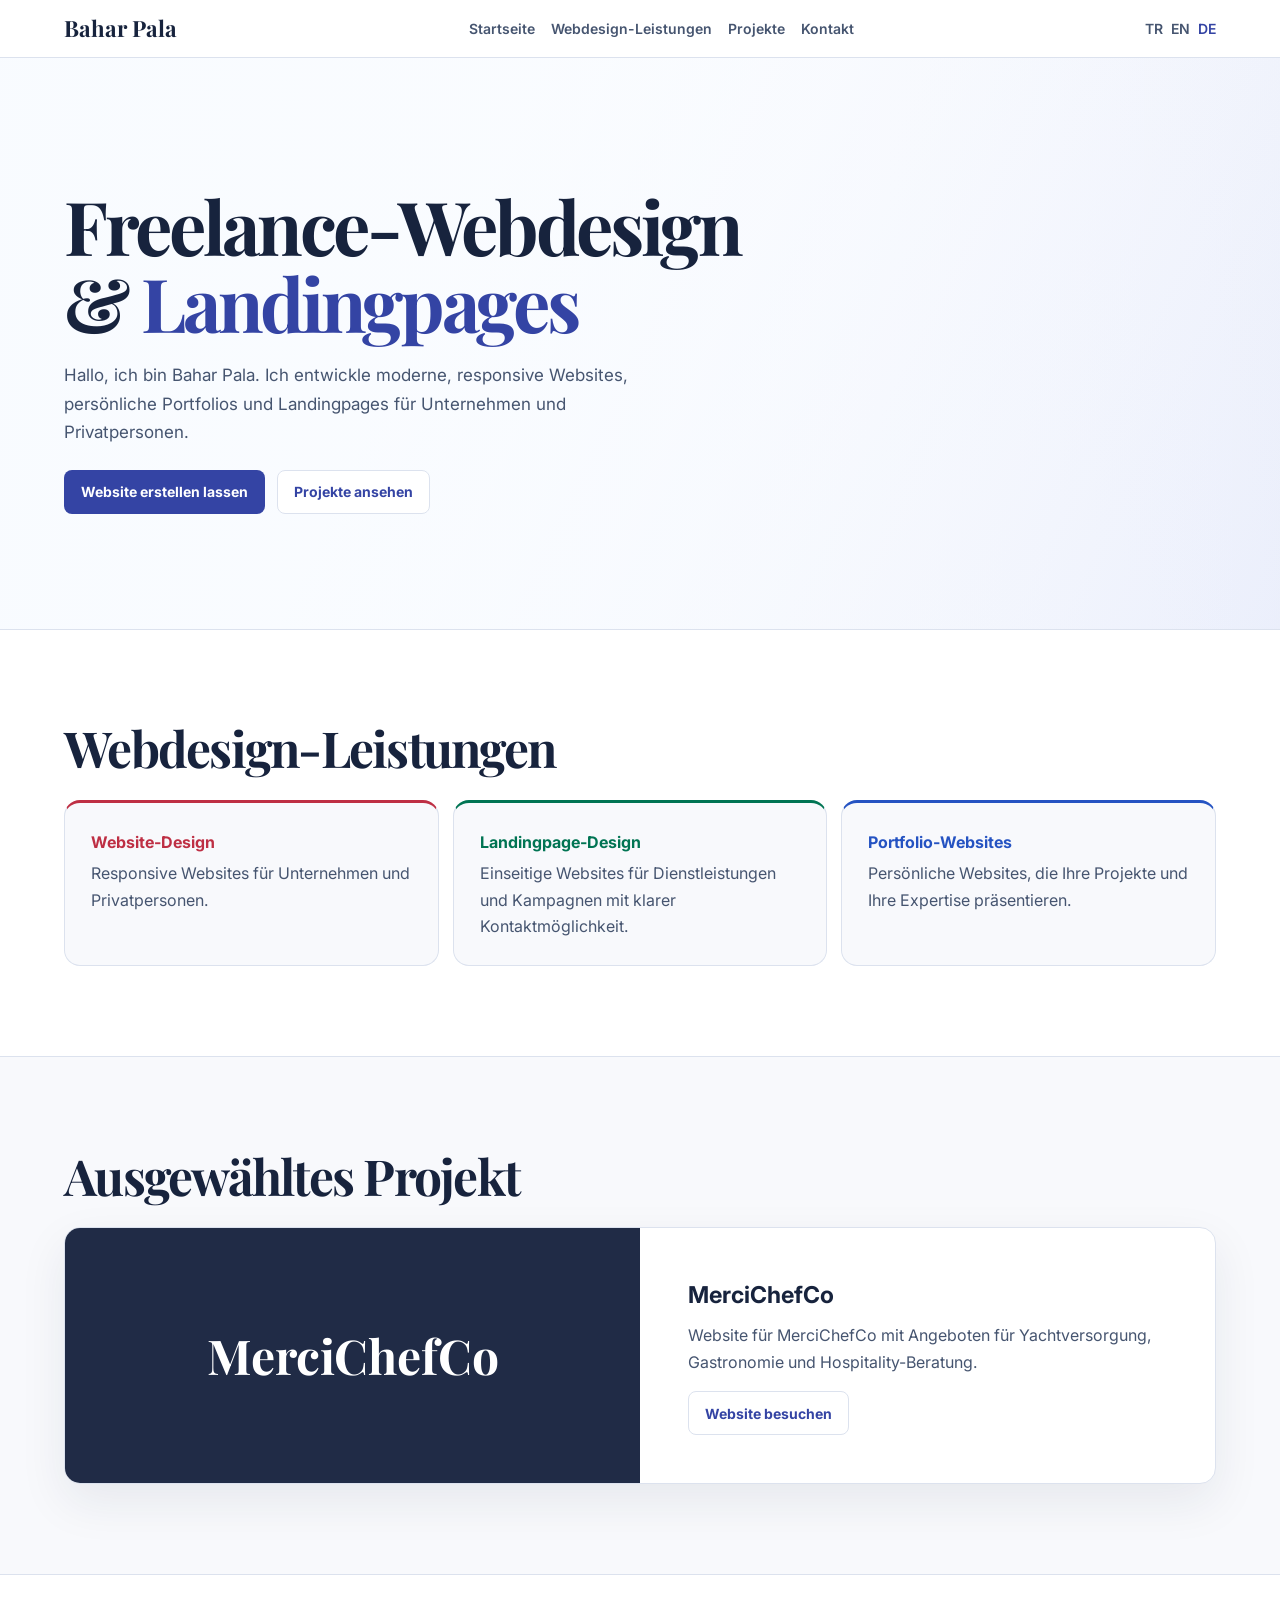
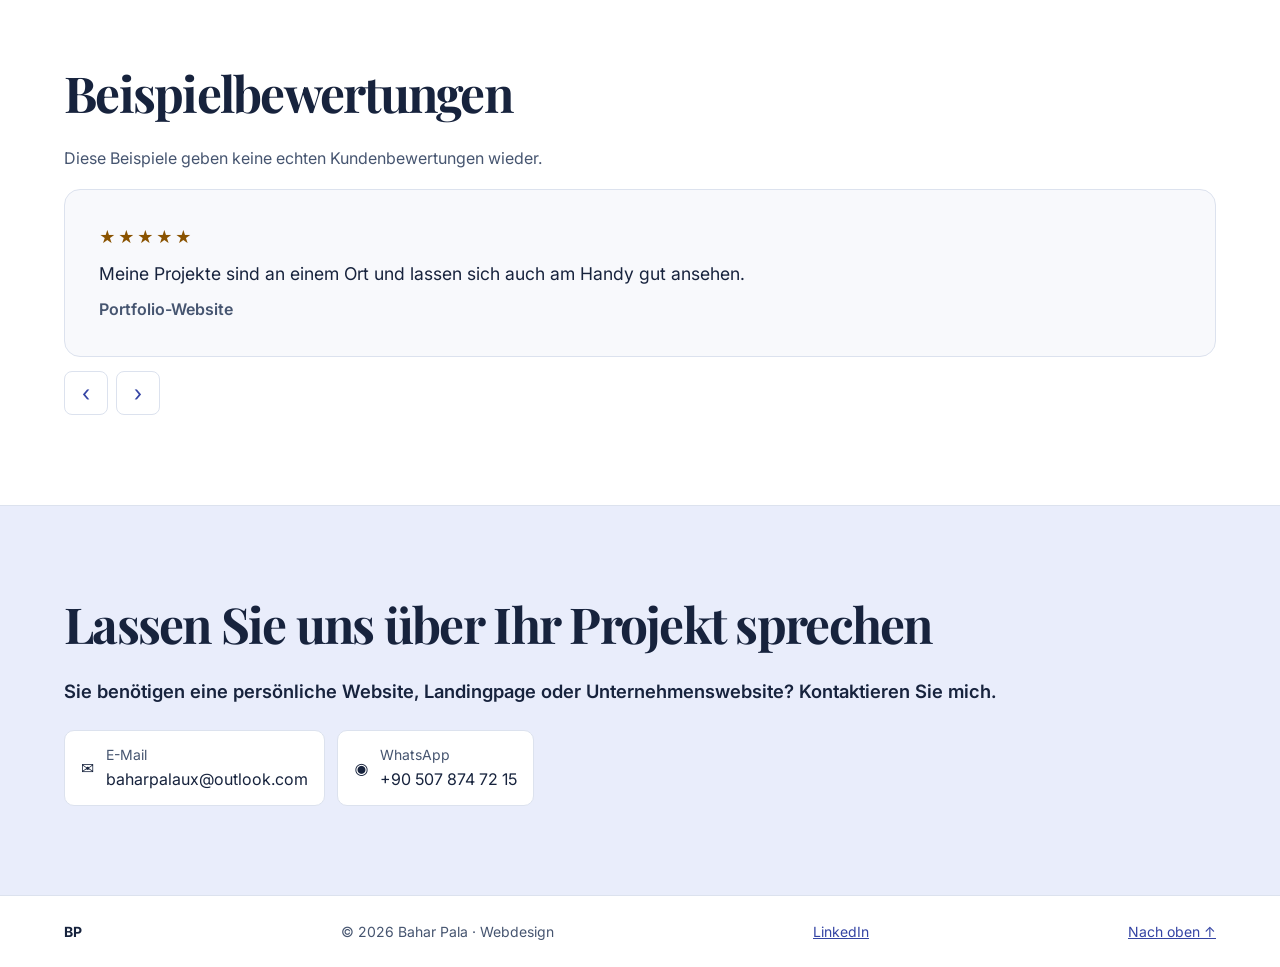
==== commit 53648825: "Add Bahar Pala's LinkedIn profile to footer" ====
--- a/de/index.html
+++ b/de/index.html
@@ -144,6 +144,7 @@
   <footer>
     <strong>BP</strong>
     <span>© <span id="current-year">2026</span> Bahar Pala · Webdesign</span>
+    <a href="https://www.linkedin.com/in/bahar-pala-64594287/" rel="me">LinkedIn</a>
     <a href="#home">Nach oben ↑</a>
   </footer>
 
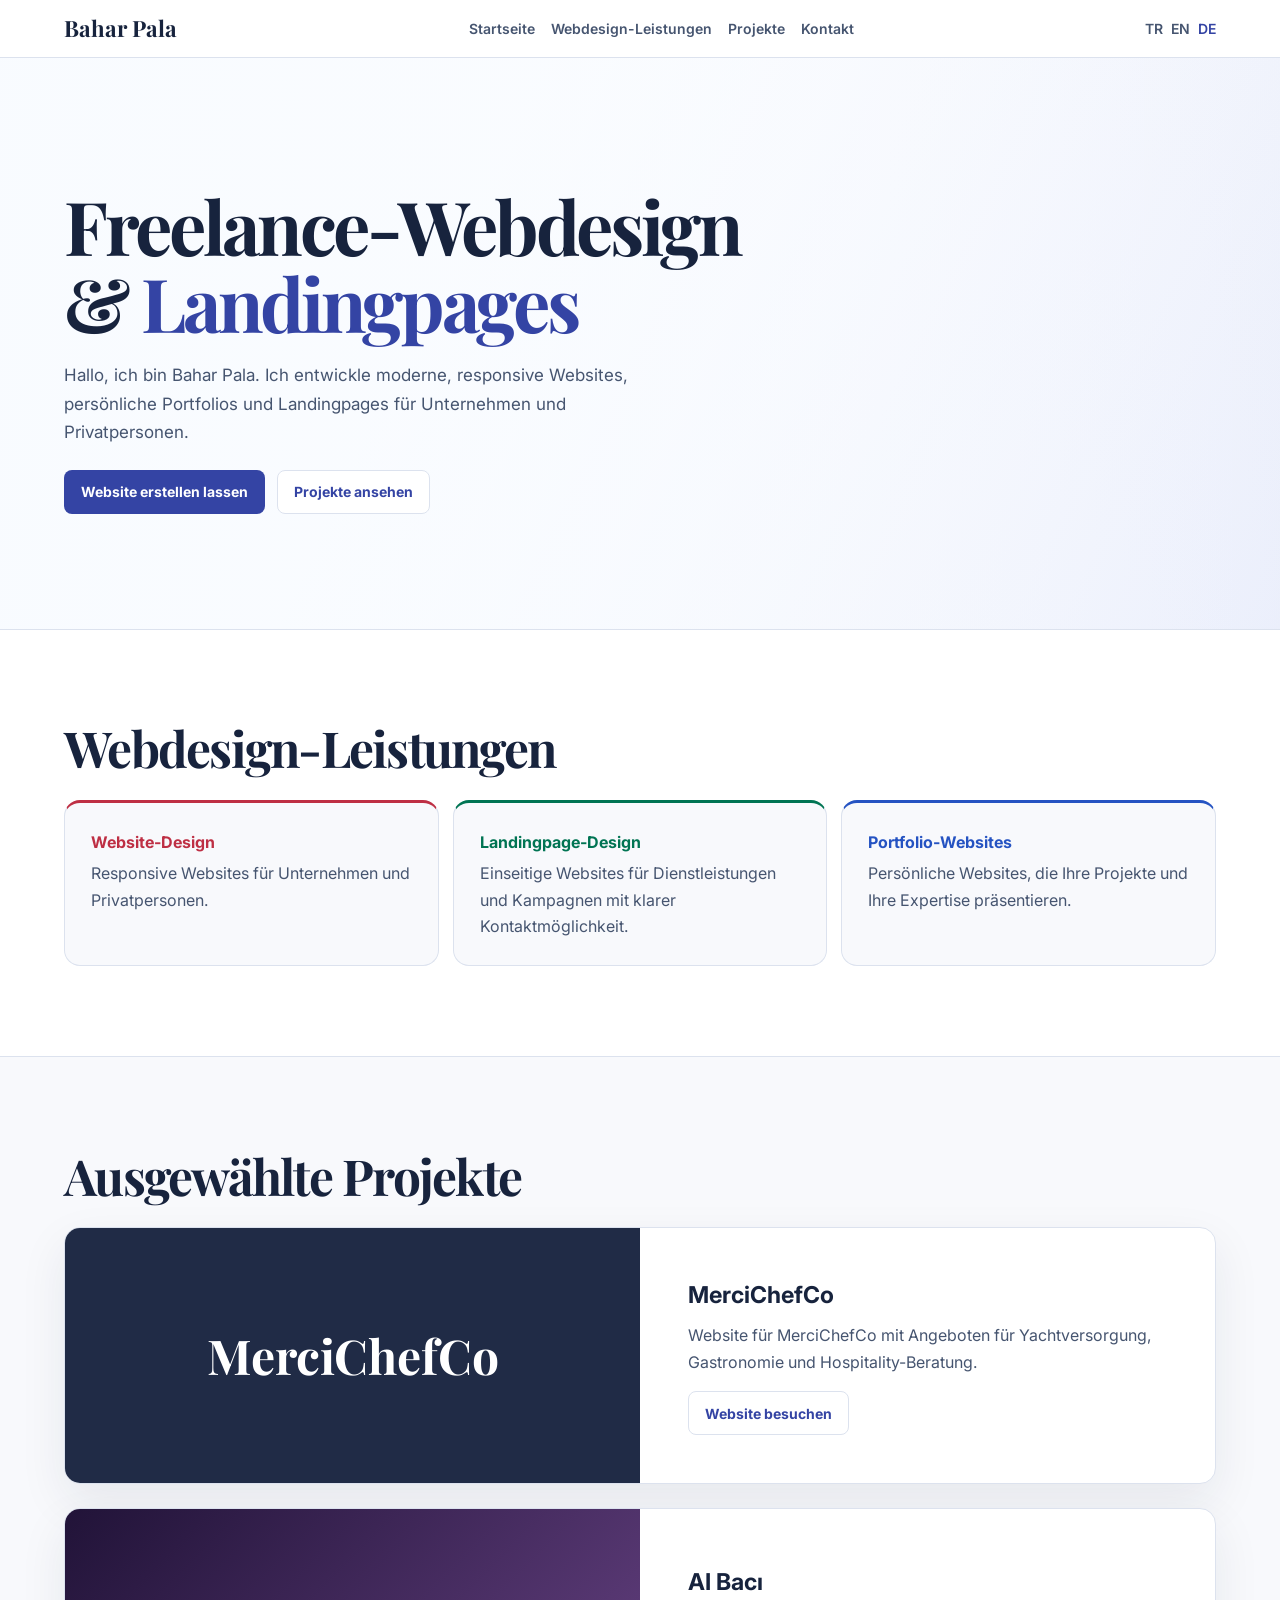
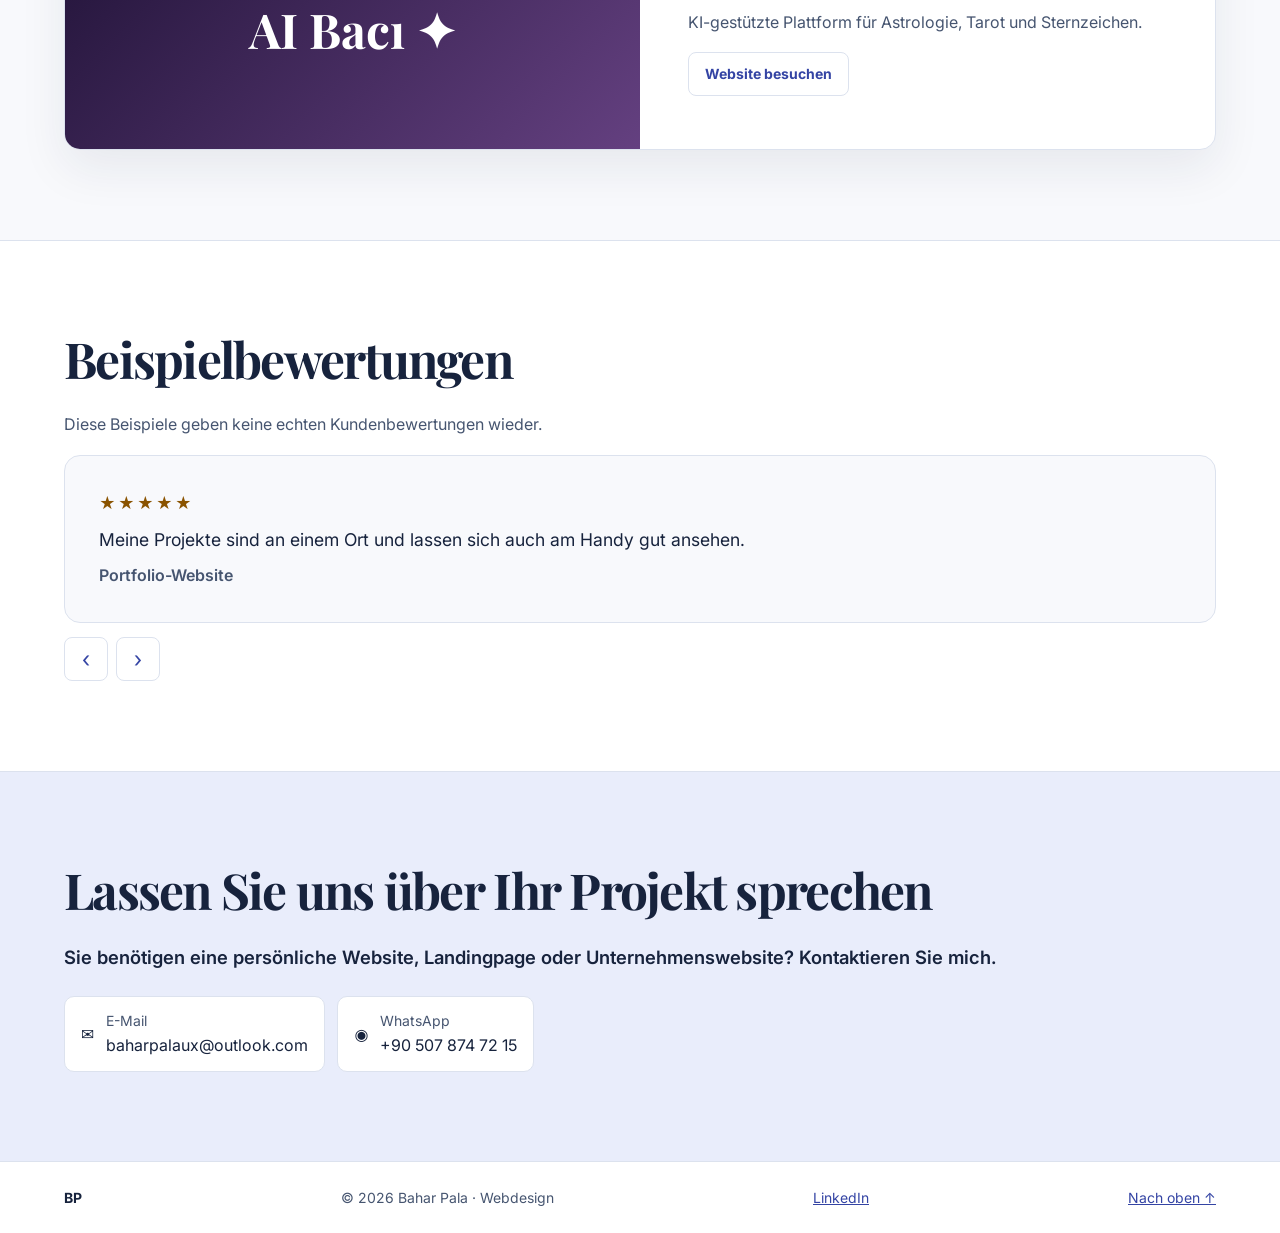
==== commit 4f9d007f: "Add AI Bacı to portfolio projects" ====
--- a/de/index.html
+++ b/de/index.html
@@ -84,7 +84,7 @@
     </section>
 
     <section id="projects" class="section projects">
-      <div class="section-title"><h2>Ausgewähltes Projekt</h2></div>
+      <div class="section-title"><h2>Ausgewählte Projekte</h2></div>
       <div class="project-grid">
         <article class="project">
           <div class="project-image merci" aria-hidden="true">MerciChefCo</div>
@@ -92,6 +92,14 @@
             <h3>MerciChefCo</h3>
             <p>Website für MerciChefCo mit Angeboten für Yachtversorgung, Gastronomie und Hospitality-Beratung.</p>
             <a class="btn secondary" href="https://mercichefco.com/" target="_blank" rel="noopener noreferrer">Website besuchen</a>
+          </div>
+        </article>
+        <article class="project" style="margin-top: 24px;">
+          <div class="project-image" style="background: linear-gradient(135deg, #211338, #644080);" aria-hidden="true">AI Bacı ✦</div>
+          <div class="project-info">
+            <h3>AI Bacı</h3>
+            <p>KI-gestützte Plattform für Astrologie, Tarot und Sternzeichen.</p>
+            <a class="btn secondary" href="https://www.aibaci.com.tr/" target="_blank" rel="noopener noreferrer">Website besuchen</a>
           </div>
         </article>
       </div>
